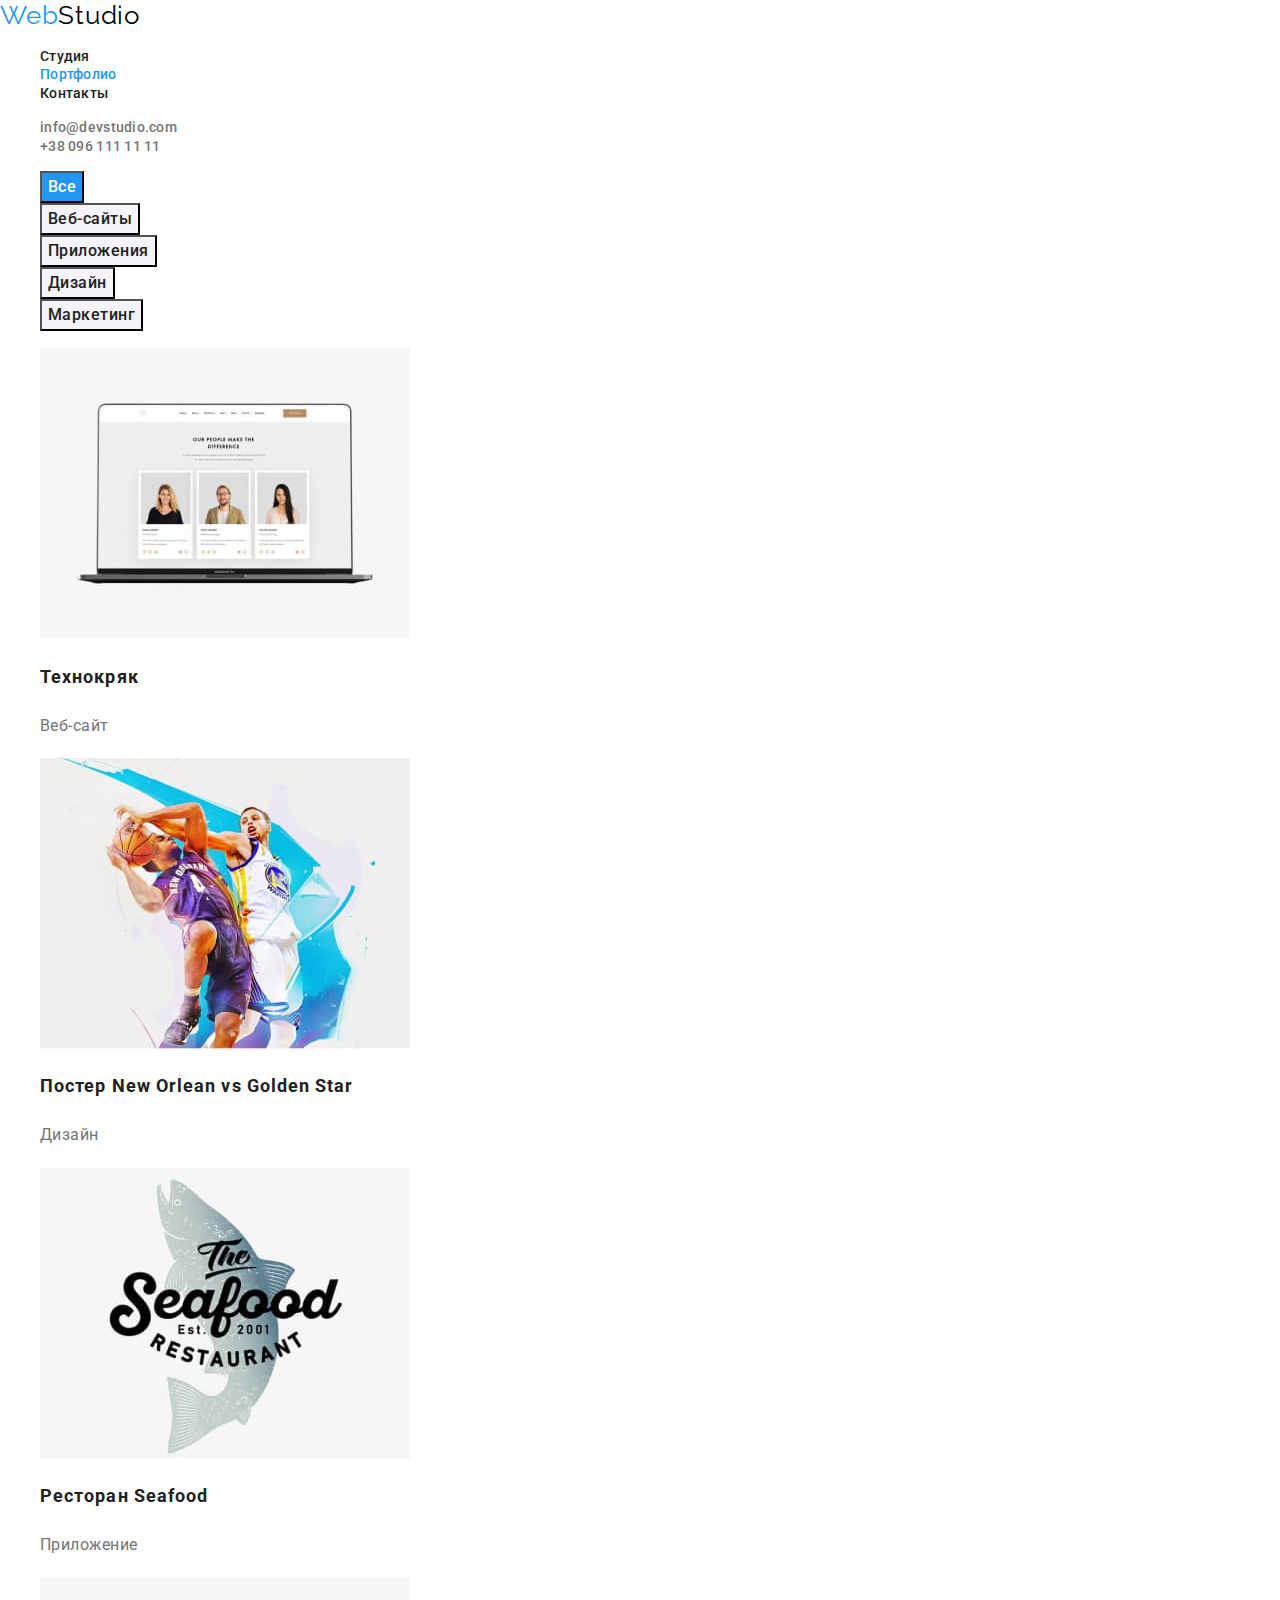
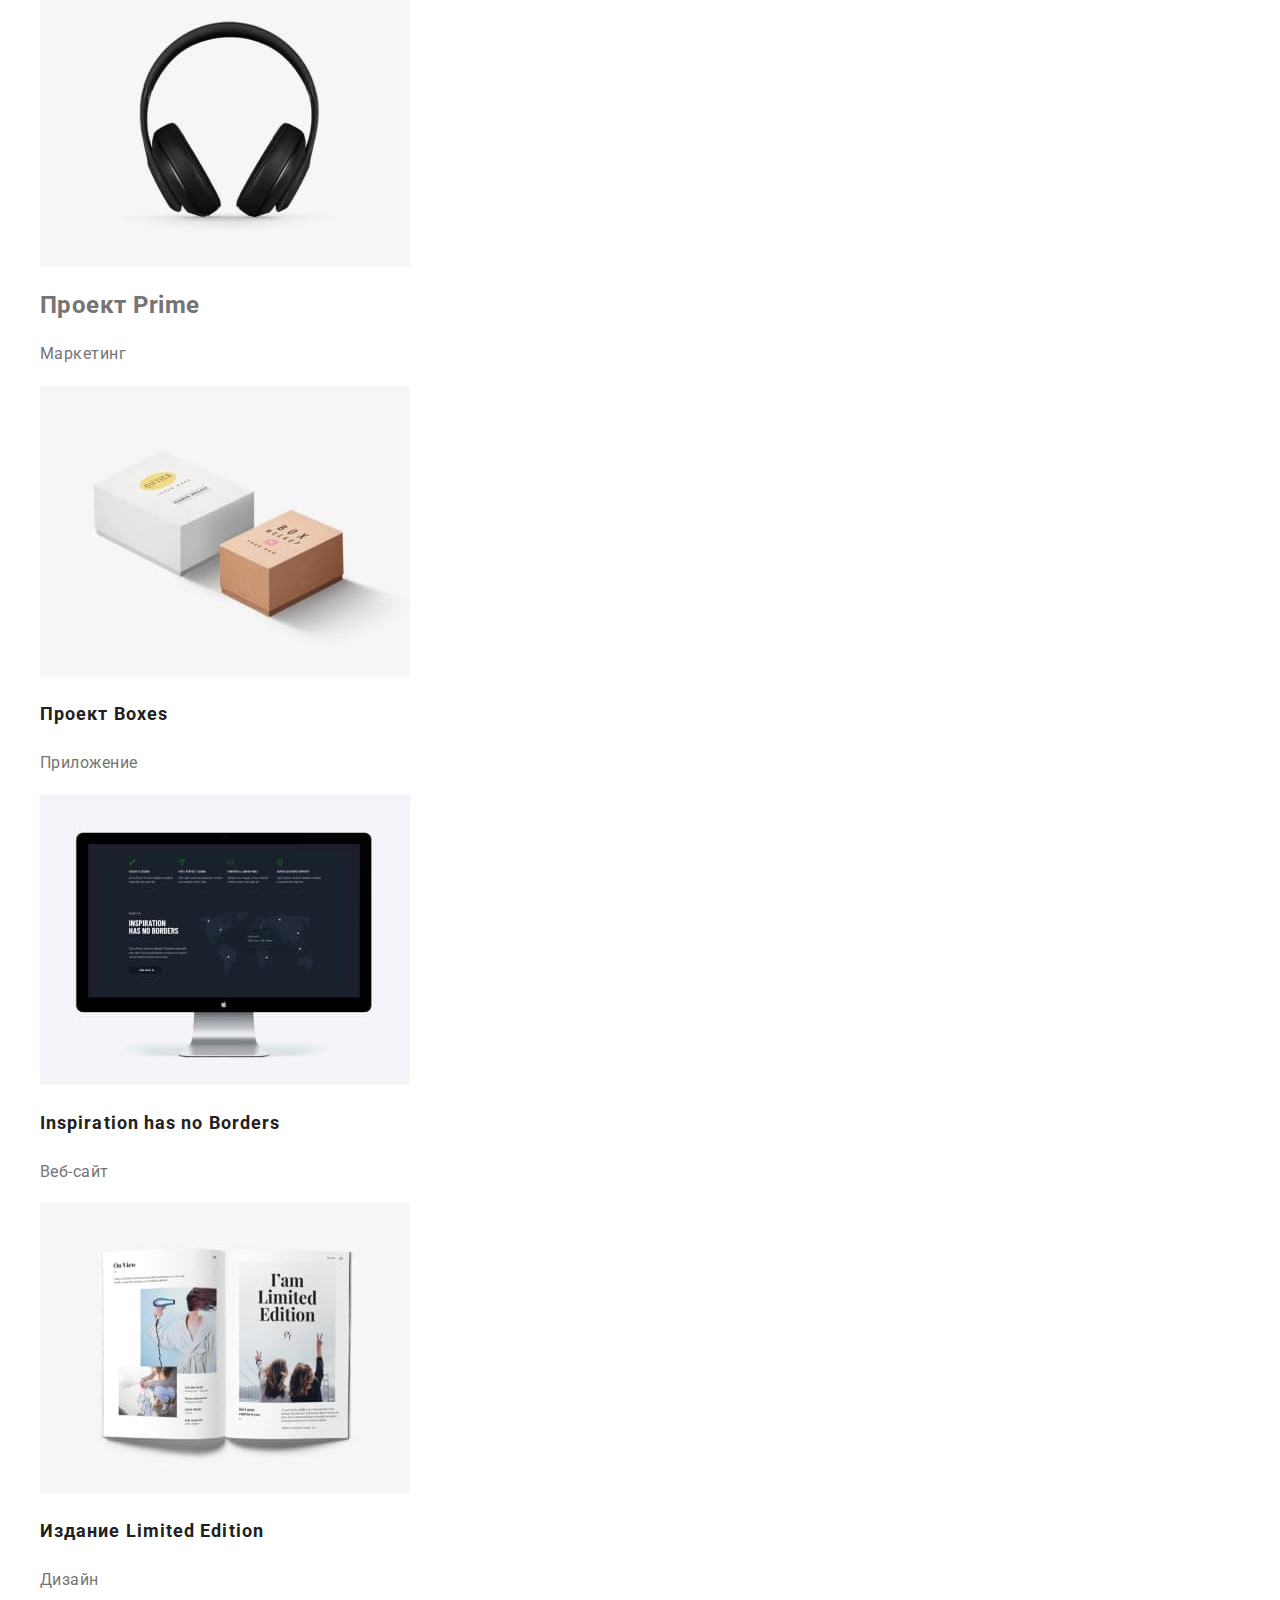
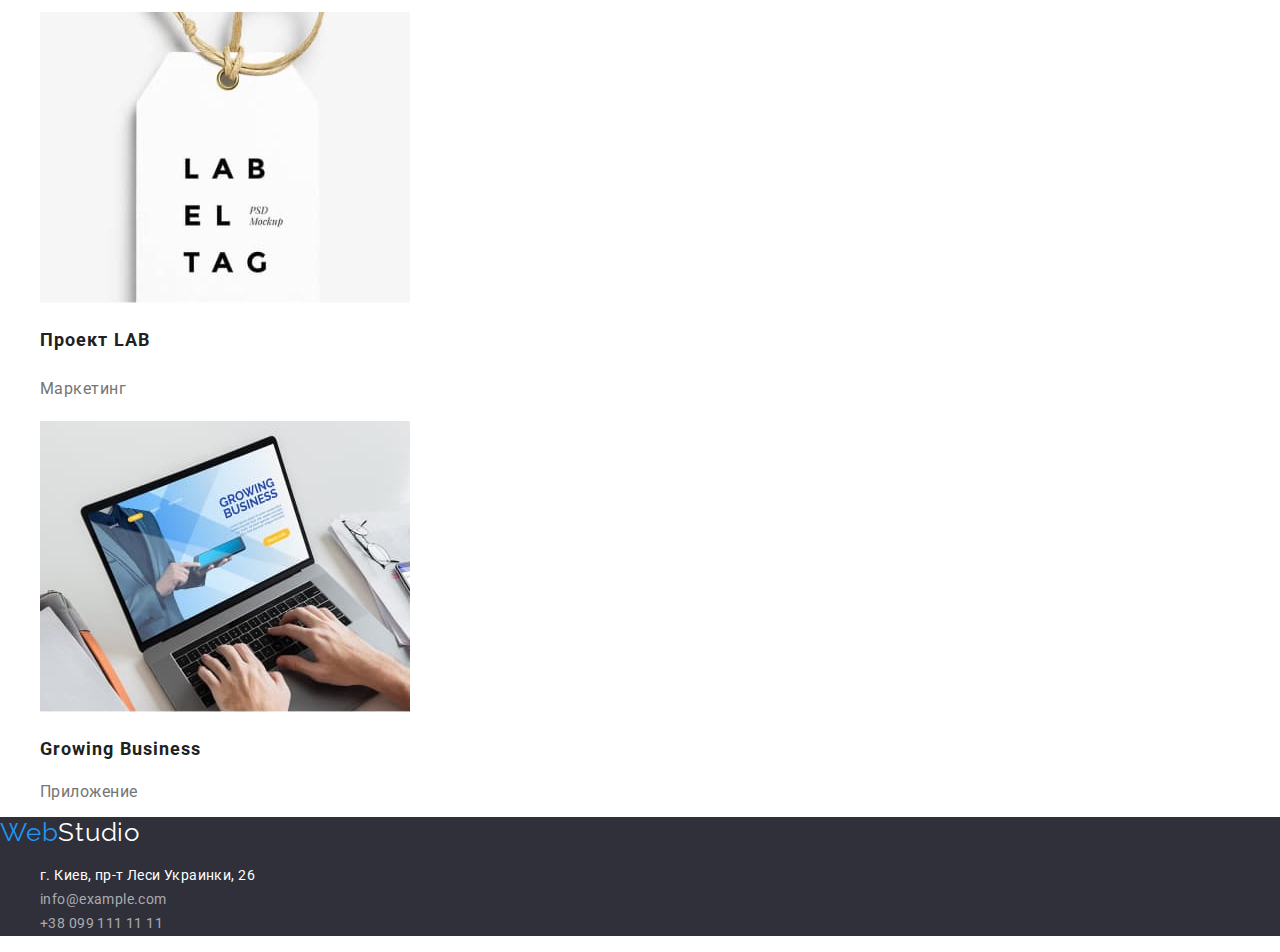
==== portfolio.html @ 6eeeb487 "Перенесено файли із репозиторію  goit-markup-hw-02" ====
<!DOCTYPE html>
<html lang="ru">
  <head>
    <meta charset="UTF-8" />
    <meta http-equiv="X-UA-Compatible" content="IE=edge" />
    <meta name="viewport" content="width=device-width, initial-scale=1.0" />
    <title>Portfolio</title>
    <link rel="preconnect" href="https://fonts.gstatic.com" />
    <link
      href="https://fonts.googleapis.com/css2?family=Raleway:wght@700&family=Roboto:wght@400;500;700;900&display=swap"
      rel="stylesheet"
    />
    <link
      rel="stylesheet"
      href="https://cdnjs.cloudflare.com/ajax/libs/modern-normalize/1.0.0/modern-normalize.min.css"
    />
    <link rel="stylesheet" href="./css/styles.css" />
  </head>
  <!-- Верхняя линия -->
  <body>
    <!-- Верхняя линия - Шапка -->
    <header class="nav-header">
      <nav>
        <a href="./index.html" class="link-logo" lang="en">Web<span class="logo-header">Studio</span></a>

        <ul class="list">
          <li><a class="link-nav" href="./index.html">Студия</a></li>
          <li><a class="link-nav current" href="">Портфолио</a></li>
          <li><a class="link-nav" href="">Контакты</a></li>
        </ul>
      </nav>

      <ul class="list">
        <li><a class="link-header" href="mailto:info@devstudio.com">info@devstudio.com</a></li>
        <li><a class="link-header" href="tel:+380961111111">+38 096 111 11 11</a></li>
      </ul>
    </header>

    <main>
      <!-- Портфолио -->
      <section>
        <h1 class="visually-hidden">Наше Портфолио</h1>
        <!-- filters -->
        <ul class="list">
          <li><button class="button-portfolio actively" type="button">Все</button></li>
          <li><button class="button-portfolio" type="button">Веб-сайты</button></li>
          <li><button class="button-portfolio" type="button">Приложения</button></li>
          <li><button class="button-portfolio" type="button">Дизайн</button></li>
          <li><button class="button-portfolio" type="button">Маркетинг</button></li>
        </ul>
        <ul class="list">
          <li>
            <img src="./images/portfolio/portfolio1.jpg" alt="Веб-сайтТехнокряк" width="370" />
            <h2 class="name-work">Технокряк</h2>
            <p class="portfolio-name">Веб-сайт</p>
          </li>
          <li>
            <img src="./images/portfolio/portfolio2.jpg" alt="Дизайн Постер New Orlean vs Golden Star" width="370" />
            <h2 class="name-work">Постер New Orlean vs Golden Star</h2>
            <p class="portfolio-name">Дизайн</p>
          </li>
          <li>
            <img src="./images/portfolio/portfolio3.jpg" alt="Приложение Ресторан Seafood" width="370" />
            <h2 class="name-work">Ресторан Seafood</h2>
            <p class="portfolio-name">Приложение</p>
          </li>
          <li>
            <img src="./images/portfolio/portfolio4.jpg" alt="Маркетинг Проект Prime" width="370" />
            <h2 class="name-work-h2">Проект Prime</h2>
            <p class="portfolio-name">Маркетинг</p>
          </li>
          <li>
            <img src="./images/portfolio/portfolio5.jpg" alt="Приложение роект Boxes" width="370" />
            <h2 class="name-work">Проект Boxes</h2>
            <p class="portfolio-name">Приложение</p>
          </li>
          <li>
            <img src="./images/portfolio/portfolio6.jpg" alt="Веб-сайт Inspiration has no Borders" width="370" />
            <h2 class="name-work">Inspiration has no Borders</h2>
            <p class="portfolio-name">Веб-сайт</p>
          </li>
          <li>
            <img src="./images/portfolio/portfolio7.jpg" alt="Дизайн Издание Limited Edition" width="370" />
            <h2 class="name-work">Издание Limited Edition</h2>
            <p class="portfolio-name">Дизайн</p>
          </li>
          <li>
            <img src="./images/portfolio/portfolio8.jpg" alt="Маркетинг Проект LAB" width="370" />
            <h2 class="name-work">Проект LAB</h2>
            <p class="portfolio-name">Маркетинг</p>
          </li>
          <li>
            <img src="./images/portfolio/portfolio9.jpg" alt="Приложение Growing Business" width="370" />
            <h2 class="name-work">Growing Business</h2>
            <p class="name-work-p">Приложение</p>
          </li>
        </ul>
      </section>
    </main>
    <!-- Подвал -->
    <footer class="footer">
      <a href="./index.html" class="link-logo" lang="en">Web<span class="logo-footer">Studio</span></a>
      <address>
        <ul class="list">
          <li>
            <a class="address" href="https://goo.gl/maps/Poxogy9ZwxsRHQay8" target="_blank"
              >г. Киев, пр-т Леси Украинки, 26</a
            >
          </li>
          <li><a class="link-footer" href="mailto:info@example.com">info@example.com</a></li>
          <li><a class="link-footer" href="tel:+380991111111">+38 099 111 11 11</a></li>
        </ul>
      </address>
    </footer>
  </body>
</html>
---- css/styles.css ----
:root {
  --main-text-cl: #757575;
  --title-text-cl: #212121;
  --logo-text-cl: #000000;
  --alt-text-cl: #ffffff;
  --secondary-text-cl: rgba(255, 255, 255, 0.6);
  --accent-cl: #2196f3;

  --primary-bg-cl: #ffffff;
  --accent-bg-cl: #f5f4fa;
  --black-bg-cl: #2f303a;

  --main-font: 'Roboto', sans-serif;
  --logo-font: 'Raleway', sans-serif;
}

body {
  font-family: var(--main-font);
  /* font-size: 14px;
  line-height: 1.71; */
  letter-spacing: 0.03em;
  color: var(--main-text-cl);
  background-color: var(--primary-bg-color);
}

/* Верхняя линия - Шапка */
.nav-header {
  background-color: var(--primary-bg-cl);
}

.link-logo {
  font-family: var(--logo-font);
  font-size: 26px;
  line-height: 1.19;
  letter-spacing: 0.03em;
  text-decoration: none;
  color: var(--accent-cl);
}

.logo-header {
  color: var(--logo-text-cl);
}

.logo-footer {
  color: var(--alt-text-cl);
}

.list {
  list-style: none;
}

.link-nav,
.link-header {
  font-weight: 500;
  font-size: 14px;
  line-height: 1.14;
  letter-spacing: 0.02em;
  color: var(--title-text-cl);
  text-decoration: none;
}

.link-header {
  color: var(--main-text-cl);
}

.link-nav:hover,
.link-nav:focus,
.link-header:hover,
.link-header:focus {
  color: var(--accent-cl);
}

.list .link-nav.current {
  color: var(--accent-cl);
}

/* Герой */
.hero-section {
  background-color: var(--black-bg-cl);
}

.hero-title {
  font-weight: 900;
  font-size: 44px;
  line-height: 1.36;
  text-align: center;
  letter-spacing: 0.06em;
  text-transform: uppercase;
  color: var(--alt-text-cl);
}

.white-space {
  white-space: nowrap;
}

.studio-button {
  font-family: inherit;
  font-weight: 700;
  font-size: 16px;
  line-height: 1.88;
  display: flex;
  align-items: center;
  text-align: center;
  letter-spacing: 0.06em;
  color: var(--alt-text-cl);
  background-color: var(--accent-cl);
  cursor: pointer;
}

/* Особенности */

.visually-hidden {
  position: absolute !important;
  clip: rect(1px 1px 1px 1px);
  clip: rect(1px, 1px, 1px, 1px);
  padding: 0 !important;
  border: 0 !important;
  height: 1px !important;
  width: 1px !important;
  overflow: hidden;
}

.features-list-title {
  font-weight: 700;
  font-size: 14px;
  line-height: 1.14;
  letter-spacing: 0.03em;
  color: var(--title-text-cl);
  text-transform: uppercase;
}
.text1 {
  font-weight: 400;
  font-size: 14px;
  line-height: 1.71;
  letter-spacing: 0.03em;
  color: var(--main-text-cl);
}

/* Чем мы занимаемся */

.work-title,
.team-title {
  font-weight: 700;
  font-size: 36px;
  line-height: 1.17;
  text-align: center;
  letter-spacing: 0.03em;
  color: var(--title-text-cl);
}

/* Наша команда */
.team-section {
  background-color: var(--accent-bg-cl);
}

.team-title-list {
  font-weight: 500;
  font-size: 16px;
  line-height: 1.19;
  text-align: center;
  letter-spacing: 0.03em;
  color: var(--title-text-cl);
}

.team-text {
  font-size: 16px;
  line-height: 1.19;
  text-align: center;
  letter-spacing: 0.03em;
  color: var(--main-text-cl);
}

/* Подвал */
.footer {
  background-color: var(--black-bg-cl);
}

.address {
  font-style: normal;
  font-weight: 400;
  font-size: 14px;
  line-height: 1.71;
  letter-spacing: 0.03em;
  color: var(--alt-text-cl);
  text-decoration: none;
}

.address:hover,
.address:focus {
  color: var(--accent-cl);
}

.link-footer {
  font-style: normal;
  font-weight: 400;
  font-size: 14px;
  line-height: 1.71;
  letter-spacing: 0.03em;
  color: rgba(255, 255, 255, 0.6);
  text-decoration: none;
}

.link-footer:hover,
.link-footer:focus {
  color: var(--accent-cl);
}

/* PORTFOLIO */
.name-work {
  font-weight: 700;
  font-size: 18px;
  line-height: 2;
  letter-spacing: 0.06em;
  color: var(--title-text-cl);
}

.portfolio-name {
  font-weight: 400;
  font-size: 16px;
  line-height: 1.9;
  letter-spacing: 0.03em;
  color: var(--main-text-cl);
}

.button-portfolio {
  font-weight: 500;
  font-size: 16px;
  line-height: 1.63;
  text-align: center;
  letter-spacing: 0.03em;
  color: var(--title-text-cl);
  background-color: var(--accent-bg-cl);
  cursor: pointer;
}

.list .button-portfolio.actively {
  color: var(--alt-text-cl);
  background-color: var(--accent-cl);
}

.button-portfolio:hover,
.button-portfolio:focus {
  background-color: var(--accent-cl);
  color: var(--alt-text-cl);
}
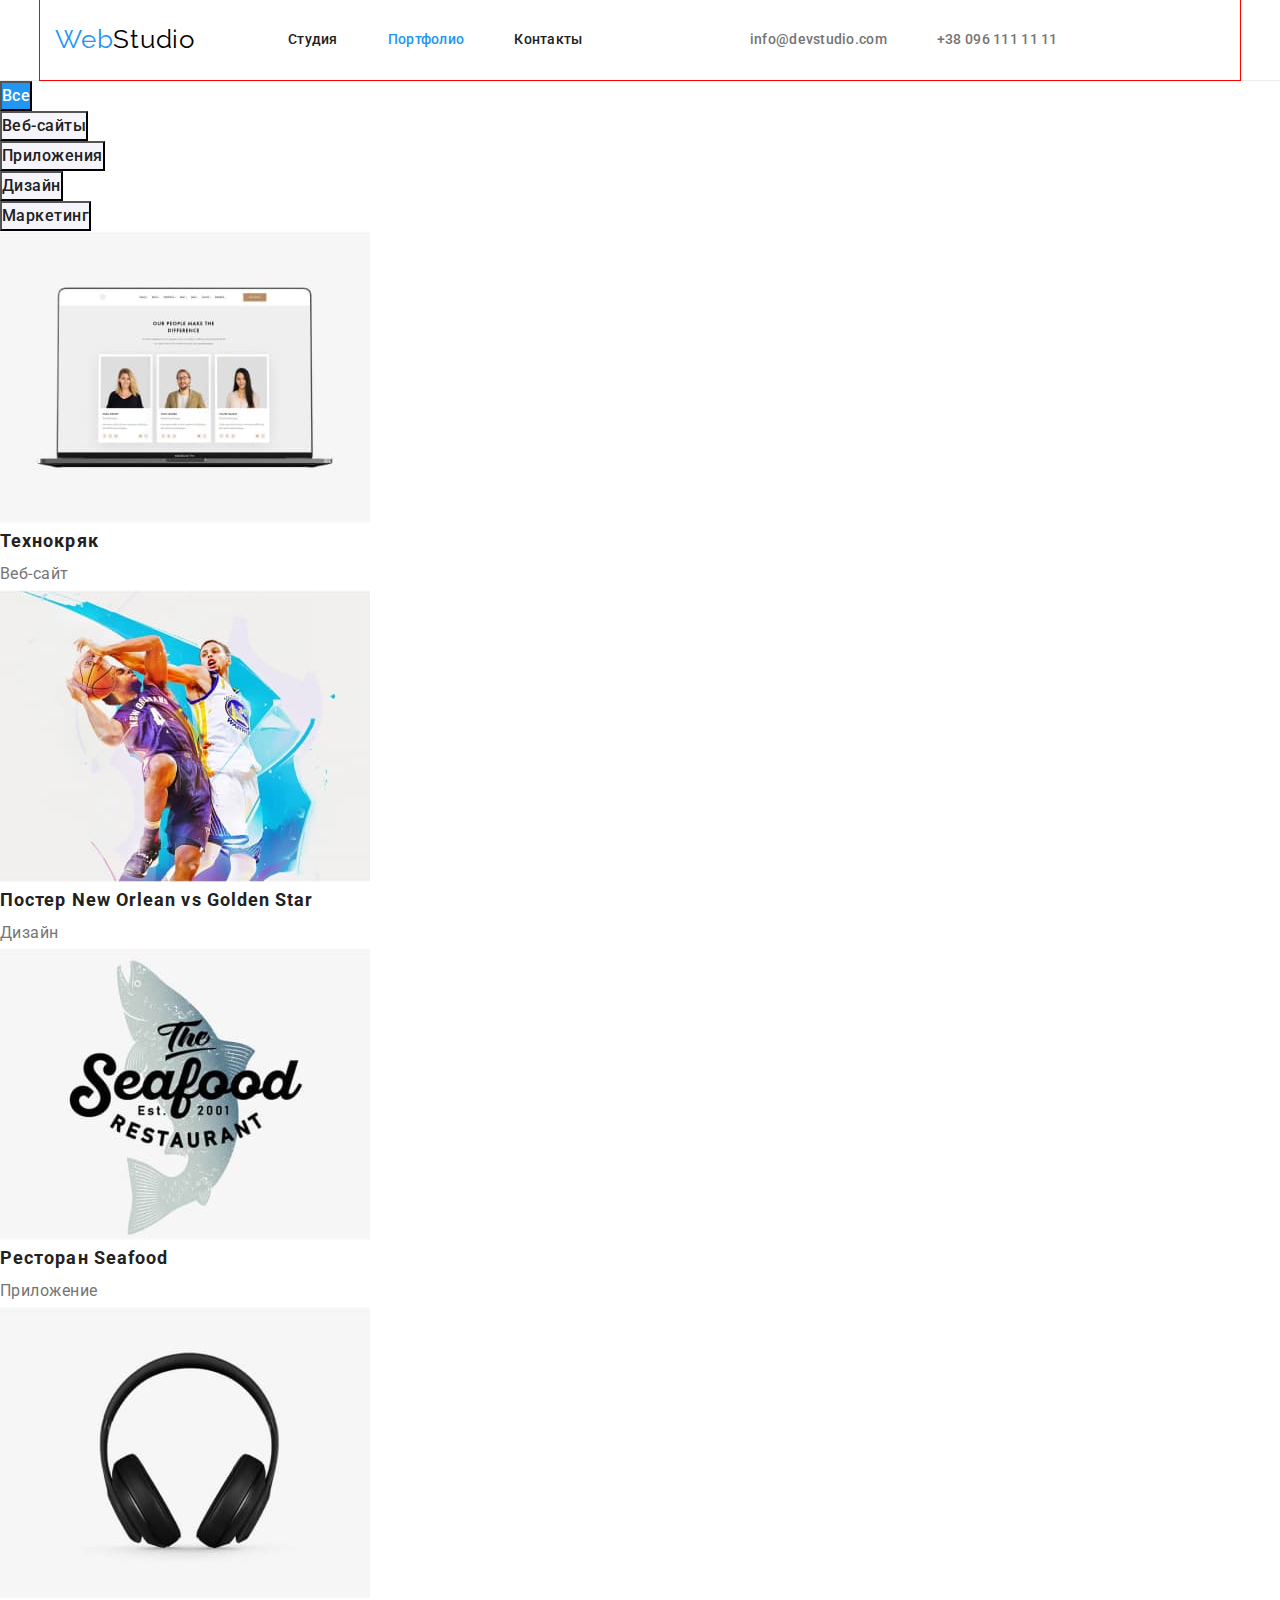
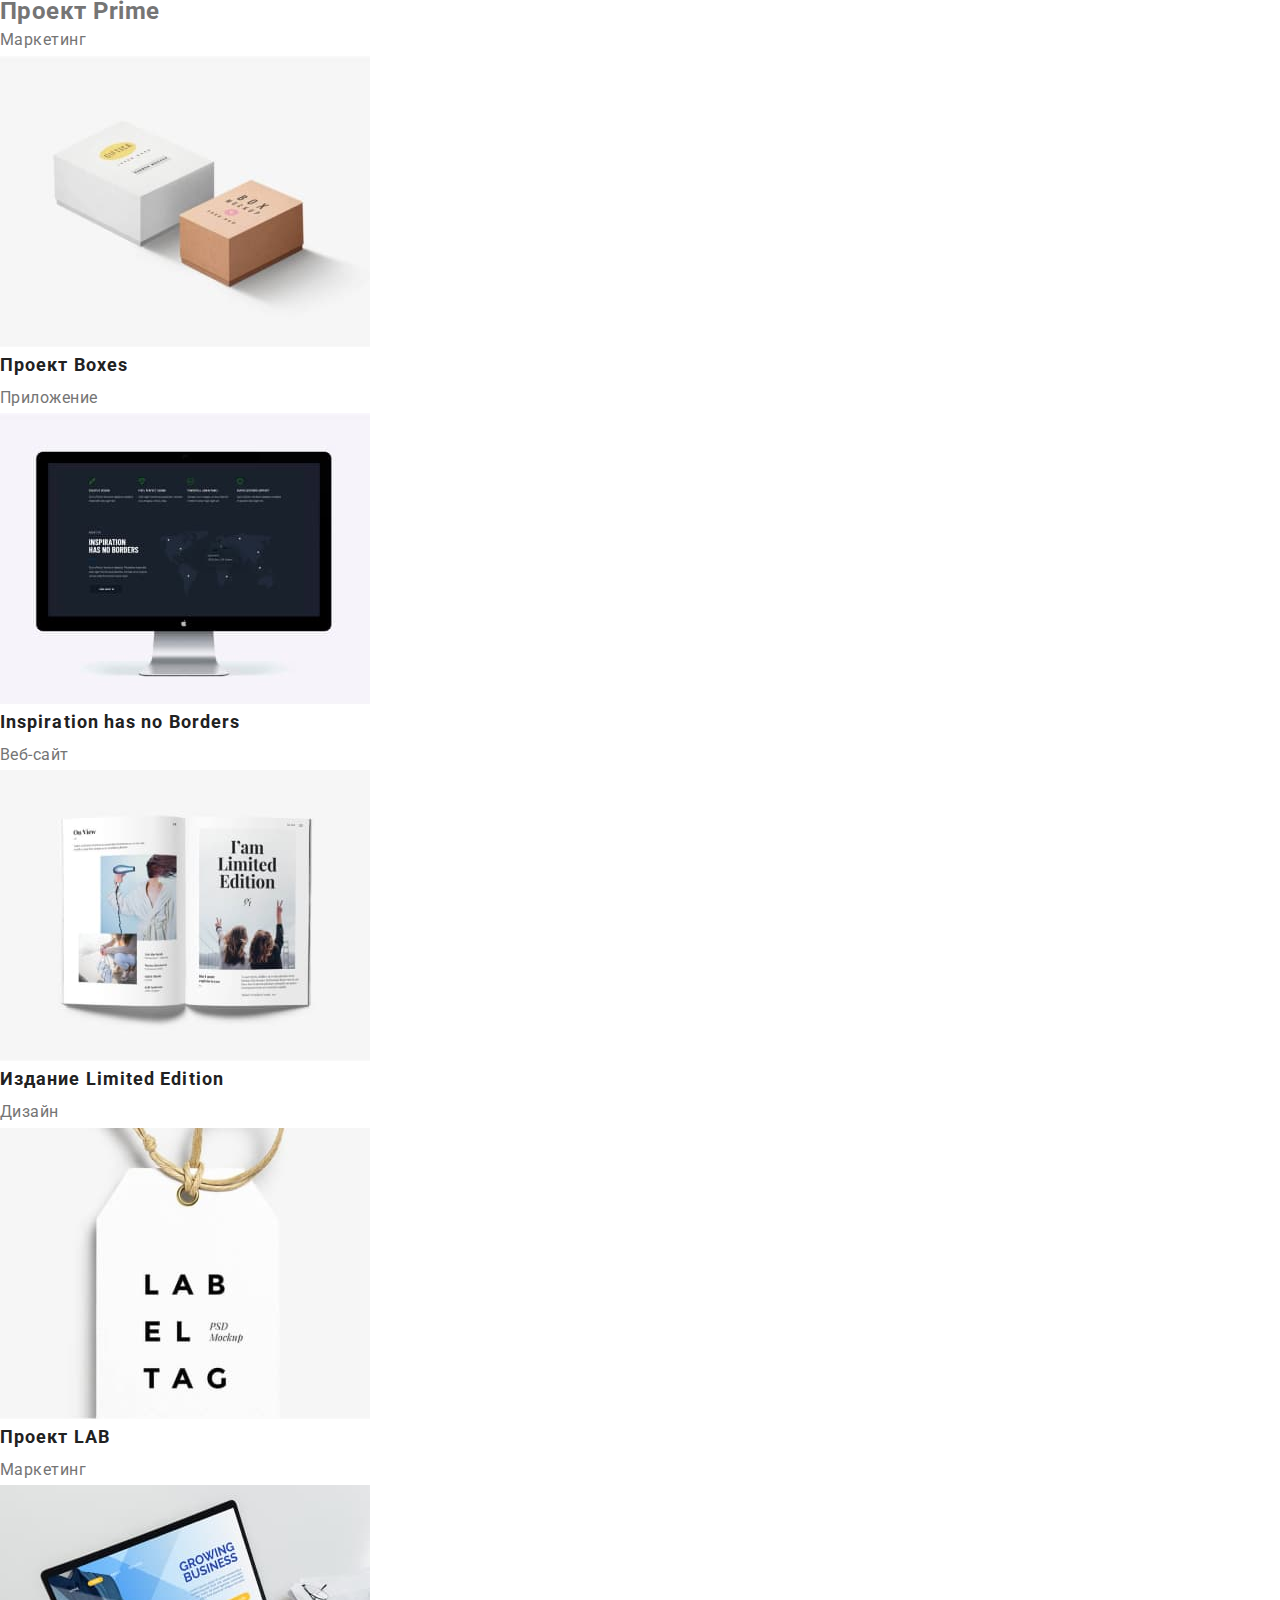
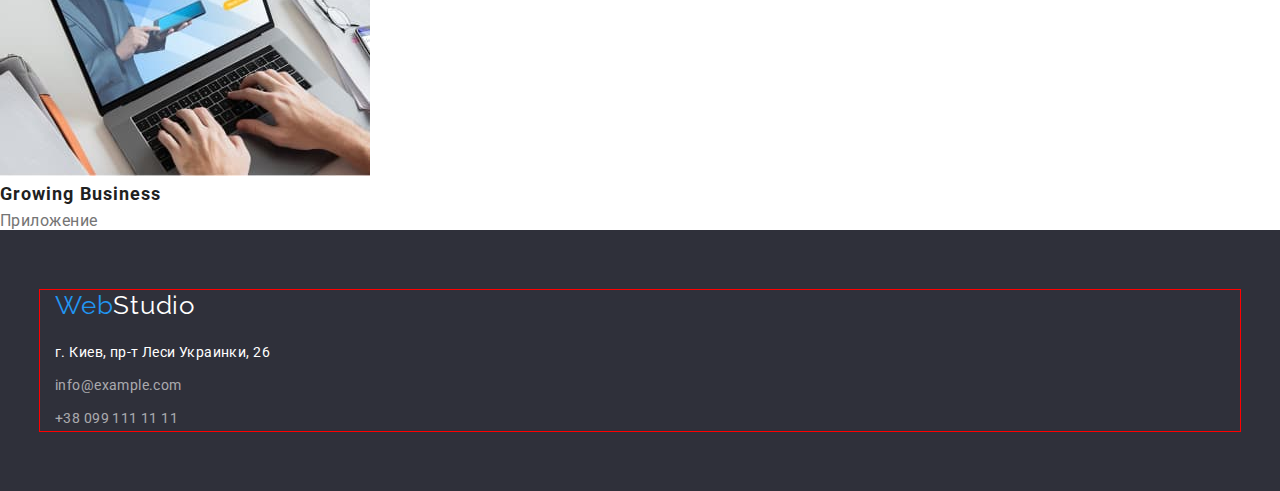
==== commit 94a2753a: "Update portfolio.html" ====
--- a/portfolio.html
+++ b/portfolio.html
@@ -16,24 +16,26 @@
     />
     <link rel="stylesheet" href="./css/styles.css" />
   </head>
-  <!-- Верхняя линия -->
+
   <body>
-    <!-- Верхняя линия - Шапка -->
+    <!-- ВЕРХНЯЯ ЛИНИЯ -->
     <header class="nav-header">
-      <nav>
-        <a href="./index.html" class="link-logo" lang="en">Web<span class="logo-header">Studio</span></a>
+      <div class="container main-nav">
+        <a href="./index.html" class="link-logo-header" lang="en">Web<span class="sublogo-header">Studio</span></a>
 
-        <ul class="list">
-          <li><a class="link-nav" href="./index.html">Студия</a></li>
-          <li><a class="link-nav current" href="">Портфолио</a></li>
-          <li><a class="link-nav" href="">Контакты</a></li>
+        <nav>
+          <ul class="list site-nav">
+            <li class="item"><a class="link-nav" href="./index.html">Студия</a></li>
+            <li class="item"><a class="link-nav current" href="">Портфолио</a></li>
+            <li class="item"><a class="link-nav" href="">Контакты</a></li>
+          </ul>
+        </nav>
+
+        <ul class="list list-contact">
+          <li class="item"><a class="link-header" href="mailto:info@devstudio.com">info@devstudio.com</a></li>
+          <li class="item"><a class="link-header" href="tel:+380961111111">+38 096 111 11 11</a></li>
         </ul>
-      </nav>
-
-      <ul class="list">
-        <li><a class="link-header" href="mailto:info@devstudio.com">info@devstudio.com</a></li>
-        <li><a class="link-header" href="tel:+380961111111">+38 096 111 11 11</a></li>
-      </ul>
+      </div>
     </header>
 
     <main>
@@ -97,20 +99,22 @@
         </ul>
       </section>
     </main>
-    <!-- Подвал -->
+    <!-- ПОДВАЛ -->
     <footer class="footer">
-      <a href="./index.html" class="link-logo" lang="en">Web<span class="logo-footer">Studio</span></a>
-      <address>
-        <ul class="list">
-          <li>
-            <a class="address" href="https://goo.gl/maps/Poxogy9ZwxsRHQay8" target="_blank"
-              >г. Киев, пр-т Леси Украинки, 26</a
-            >
-          </li>
-          <li><a class="link-footer" href="mailto:info@example.com">info@example.com</a></li>
-          <li><a class="link-footer" href="tel:+380991111111">+38 099 111 11 11</a></li>
-        </ul>
-      </address>
+      <div class="container">
+        <a href="./index.html" class="link-logo-footer" lang="en">Web<span class="sublogo-footer">Studio</span></a>
+        <address>
+          <ul class="list">
+            <li class="item">
+              <a class="link-address" href="https://goo.gl/maps/Poxogy9ZwxsRHQay8" target="_blank"
+                >г. Киев, пр-т Леси Украинки, 26</a
+              >
+            </li>
+            <li class="item"><a class="link-footer" href="mailto:info@example.com">info@example.com</a></li>
+            <li class="item"><a class="link-footer" href="tel:+380991111111">+38 099 111 11 11</a></li>
+          </ul>
+        </address>
+      </div>
     </footer>
   </body>
 </html>
--- a/css/styles.css
+++ b/css/styles.css
@@ -10,6 +10,13 @@
   --accent-bg-cl: #f5f4fa;
   --black-bg-cl: #2f303a;
 
+  --border-header-box: #ececec;
+  --shadow-item-box: 0px 1px 3px rgba(0, 0, 0, 0.12), 0px 1px 1px rgba(0, 0, 0, 0.14), 0px 2px 1px rgba(0, 0, 0, 0.2);
+
+  --padding-section: 94px;
+  --margin-left-li: 30px;
+  --padding-footer: 60px;
+
   --main-font: 'Roboto', sans-serif;
   --logo-font: 'Raleway', sans-serif;
 }
@@ -20,33 +27,122 @@
   line-height: 1.71; */
   letter-spacing: 0.03em;
   color: var(--main-text-cl);
-  background-color: var(--primary-bg-color);
-}
-
-/* Верхняя линия - Шапка */
+  background-color: var(--primary-bg-cl);
+}
+
+html {
+  box-sizing: border-box;
+}
+
+*,
+*::after,
+*::before {
+  box-sizing: inherit;
+  padding: 0;
+  margin: 0;
+}
+
+h1,
+h2,
+h3,
+h4,
+h5,
+h6,
+p {
+  margin: 0;
+}
+
+.list {
+  list-style: none;
+}
+
+img {
+  display: block;
+  max-width: 100%;
+  height: auto;
+}
+
+.container {
+  width: 1200px;
+  padding-left: 15px;
+  padding-right: 15px;
+  margin-left: auto;
+  margin-right: auto;
+  outline: 1px solid red;
+}
+
+/* ВЕРХНЯЯ ЛИНИЯ - HEADER */
 .nav-header {
   background-color: var(--primary-bg-cl);
-}
-
-.link-logo {
+  border-bottom: 1px solid var(--border-header-box);
+}
+
+.main-nav {
+  display: flex;
+  align-items: center;
+}
+
+.site-nav {
+  display: flex;
+  margin-left: 93px;
+  align-items: center;
+}
+
+/* 1-й спосіб відступу елементів один від одного */
+/* .site-nav .item:not(:last-child) {
+  margin-right: 50px;
+} */
+
+/* 2-й спосіб відступу елементів один від одного */
+.site-nav .item + .item {
+  margin-left: 50px;
+}
+
+.site-nav .link-nav {
+  display: block;
+  padding-top: 32px;
+  padding-bottom: 32px;
+}
+
+.list-contact {
+  display: flex;
+  align-items: center;
+  margin: auto;
+}
+
+/* 1-й спосіб відступу елементів один від одного */
+/* .list-contact .item:not(:last-child) {
+  margin-right: 50px;
+} */
+
+/* 2-й спосіб відступу елементів один від одного */
+.list-contact .item + .item {
+  margin-left: 50px;
+}
+
+.list-contact .link-header {
+  display: block;
+  padding-top: 32px;
+  padding-bottom: 32px;
+}
+
+.link-logo-header {
   font-family: var(--logo-font);
   font-size: 26px;
   line-height: 1.19;
   letter-spacing: 0.03em;
   text-decoration: none;
   color: var(--accent-cl);
-}
-
-.logo-header {
+  padding-top: 24px;
+  padding-bottom: 25px;
+}
+
+.sublogo-header {
   color: var(--logo-text-cl);
 }
 
-.logo-footer {
-  color: var(--alt-text-cl);
-}
-
-.list {
-  list-style: none;
+.sublogo-footer {
+  color: var(--alt-text-cl);
 }
 
 .link-nav,
@@ -74,12 +170,19 @@
   color: var(--accent-cl);
 }
 
-/* Герой */
+/* ШАПКА - ГЕРОЙ -HERO */
 .hero-section {
   background-color: var(--black-bg-cl);
+  padding-top: 200px;
+  padding-bottom: 200px;
 }
 
 .hero-title {
+  max-width: 692px;
+  margin-left: auto;
+  margin-right: auto;
+  margin-bottom: 30px;
+
   font-weight: 900;
   font-size: 44px;
   line-height: 1.36;
@@ -87,10 +190,6 @@
   letter-spacing: 0.06em;
   text-transform: uppercase;
   color: var(--alt-text-cl);
-}
-
-.white-space {
-  white-space: nowrap;
 }
 
 .studio-button {
@@ -105,9 +204,16 @@
   color: var(--alt-text-cl);
   background-color: var(--accent-cl);
   cursor: pointer;
-}
-
-/* Особенности */
+
+  padding: 10px 32px;
+  margin-left: auto;
+  margin-right: auto;
+  border: none;
+  border-radius: 4px;
+  box-shadow: 0px 4px 4px rgba(0, 0, 0, 0.15);
+}
+
+/* ОСОБЕННОСТИ - FEATURE */
 
 .visually-hidden {
   position: absolute !important;
@@ -121,6 +227,7 @@
 }
 
 .features-list-title {
+  margin-bottom: 10px;
   font-weight: 700;
   font-size: 14px;
   line-height: 1.14;
@@ -128,7 +235,8 @@
   color: var(--title-text-cl);
   text-transform: uppercase;
 }
-.text1 {
+
+.features-text {
   font-weight: 400;
   font-size: 14px;
   line-height: 1.71;
@@ -136,10 +244,27 @@
   color: var(--main-text-cl);
 }
 
-/* Чем мы занимаемся */
+.card-set {
+  display: flex;
+  flex-wrap: wrap;
+  margin-left: calc(-1 * var(--margin-left-li));
+}
+
+.card-set > .item {
+  flex-basis: calc(100% / 4 - var(--margin-left-li));
+  margin-left: var(--margin-left-li);
+}
+
+.features-section {
+  padding-top: var(--padding-section);
+}
+
+/* ЧЕМ МЫ ЗАНИМАЕМСЯ - WORK SECTION */
 
 .work-title,
 .team-title {
+  margin-bottom: 50px;
+
   font-weight: 700;
   font-size: 36px;
   line-height: 1.17;
@@ -148,12 +273,40 @@
   color: var(--title-text-cl);
 }
 
-/* Наша команда */
+.our-works {
+  padding: 0;
+  margin: 0;
+  display: flex;
+  flex-wrap: wrap;
+  margin-left: calc(-1 * var(--margin-left-li));
+  margin-top: calc(-1 * var(--margin-left-li));
+}
+
+.our-works > .item {
+  flex-basis: calc(100% / 3 - var(--margin-left-li));
+  margin-left: var(--margin-left-li);
+  margin-top: var(--margin-left-li);
+}
+.work-section {
+  padding-top: var(--padding-section);
+  padding-bottom: var(--padding-section);
+}
+
+/* НАША КОМАНДА - OUR TEAM */
 .team-section {
   background-color: var(--accent-bg-cl);
+  padding-top: var(--padding-section);
+  padding-bottom: var(--padding-section);
+}
+
+.content {
+  padding-top: 30px;
+  padding-bottom: 30px;
 }
 
 .team-title-list {
+  margin-bottom: 10px;
+
   font-weight: 500;
   font-size: 16px;
   line-height: 1.19;
@@ -170,12 +323,46 @@
   color: var(--main-text-cl);
 }
 
-/* Подвал */
+.our-team {
+  padding: 0;
+  margin: 0;
+
+  display: flex;
+  flex-wrap: wrap;
+  margin-left: calc(-1 * var(--margin-left-li));
+  margin-top: calc(-1 * var(--margin-left-li));
+}
+
+.our-team > .item {
+  flex-basis: calc(100% / 4 - var(--margin-left-li));
+  margin-left: var(--margin-left-li);
+  margin-top: var(--margin-left-li);
+
+  background: var(--primary-bg-cl);
+  box-shadow: var(--shadow-item-box);
+  border-radius: 0px 0px 4px 4px;
+  overflow: hidden;
+}
+
+/* ПОДВАЛ - FOOTER */
 .footer {
   background-color: var(--black-bg-cl);
-}
-
-.address {
+  padding-top: var(--padding-footer);
+  padding-bottom: var(--padding-footer);
+}
+
+.link-logo-footer {
+  font-family: var(--logo-font);
+  font-size: 26px;
+  line-height: 1.19;
+  letter-spacing: 0.03em;
+  text-decoration: none;
+  color: var(--accent-cl);
+  display: inline-block;
+  margin-bottom: 20px;
+}
+
+.link-address {
   font-style: normal;
   font-weight: 400;
   font-size: 14px;
@@ -185,8 +372,10 @@
   text-decoration: none;
 }
 
-.address:hover,
-.address:focus {
+.link-address:hover,
+.link-address:focus,
+.link-footer:hover,
+.link-footer:focus {
   color: var(--accent-cl);
 }
 
@@ -200,9 +389,8 @@
   text-decoration: none;
 }
 
-.link-footer:hover,
-.link-footer:focus {
-  color: var(--accent-cl);
+address .item:not(:last-child) {
+  margin-bottom: 9px;
 }
 
 /* PORTFOLIO */
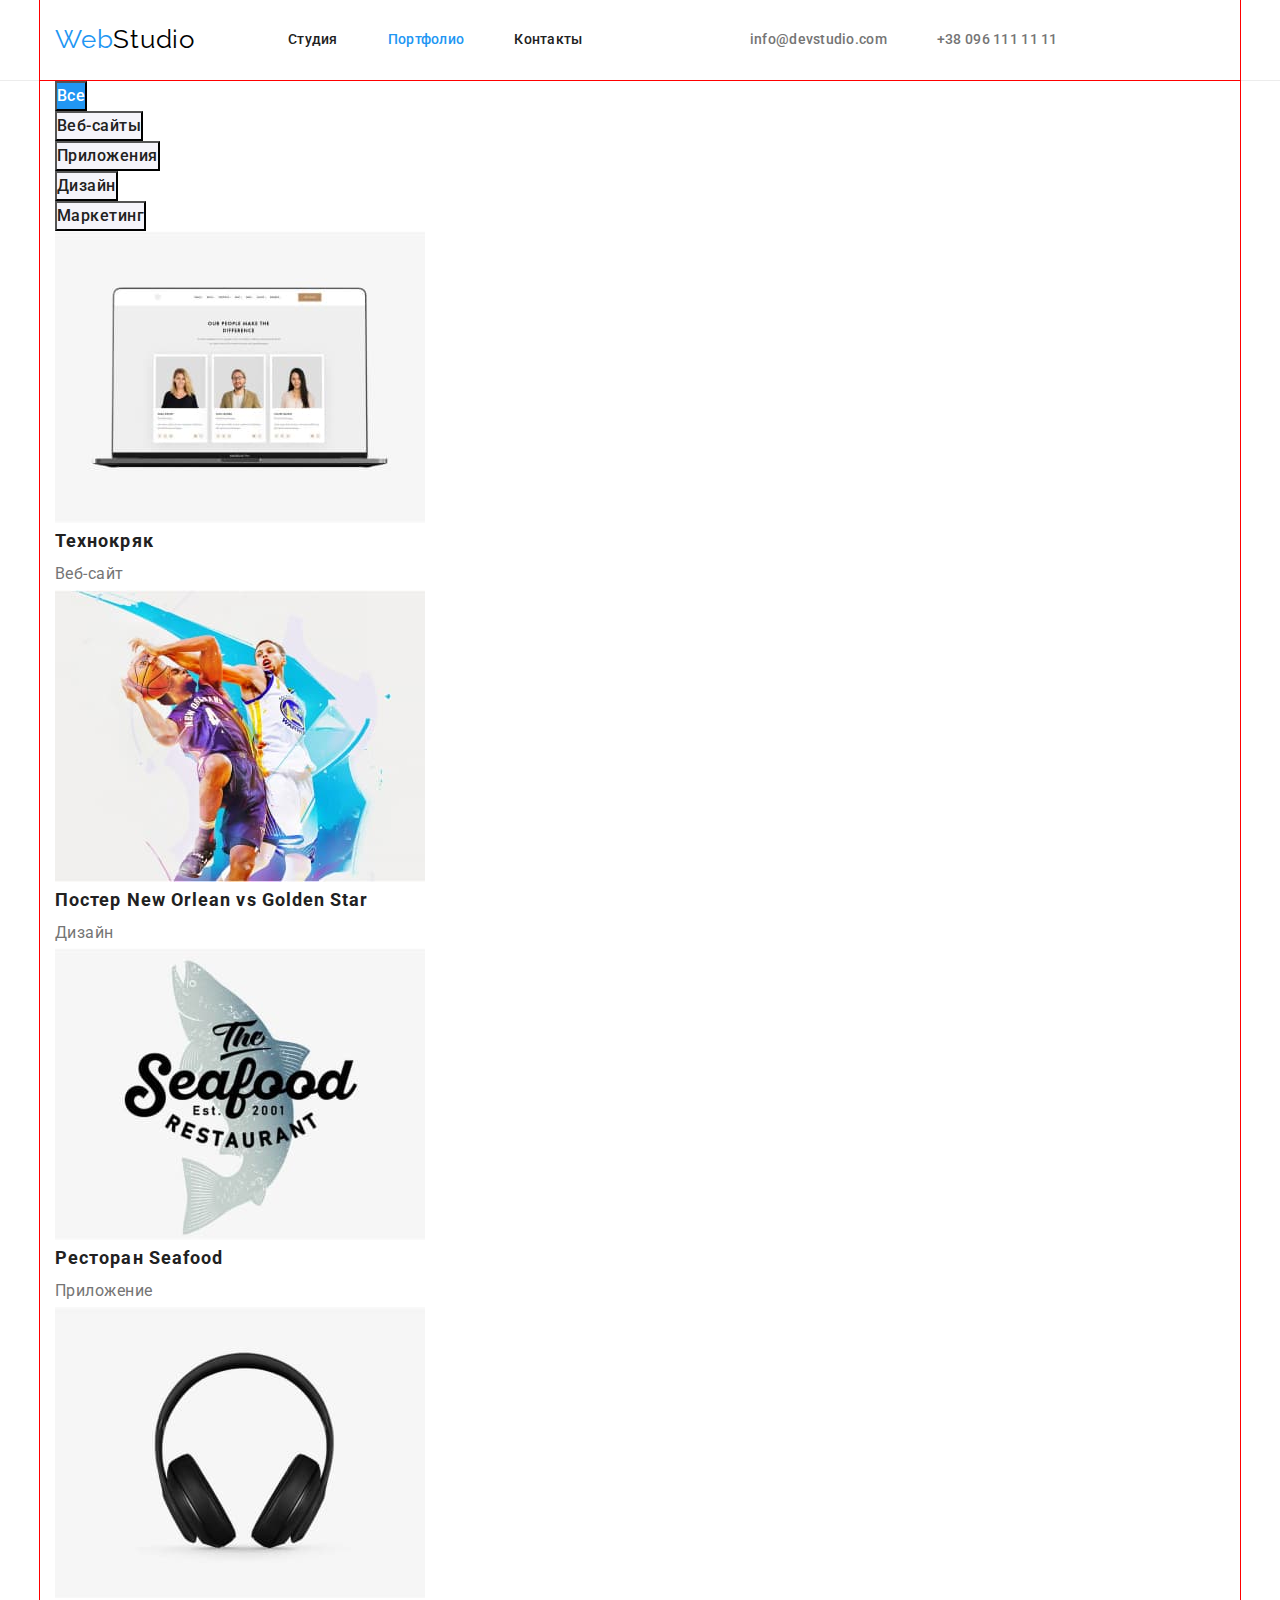
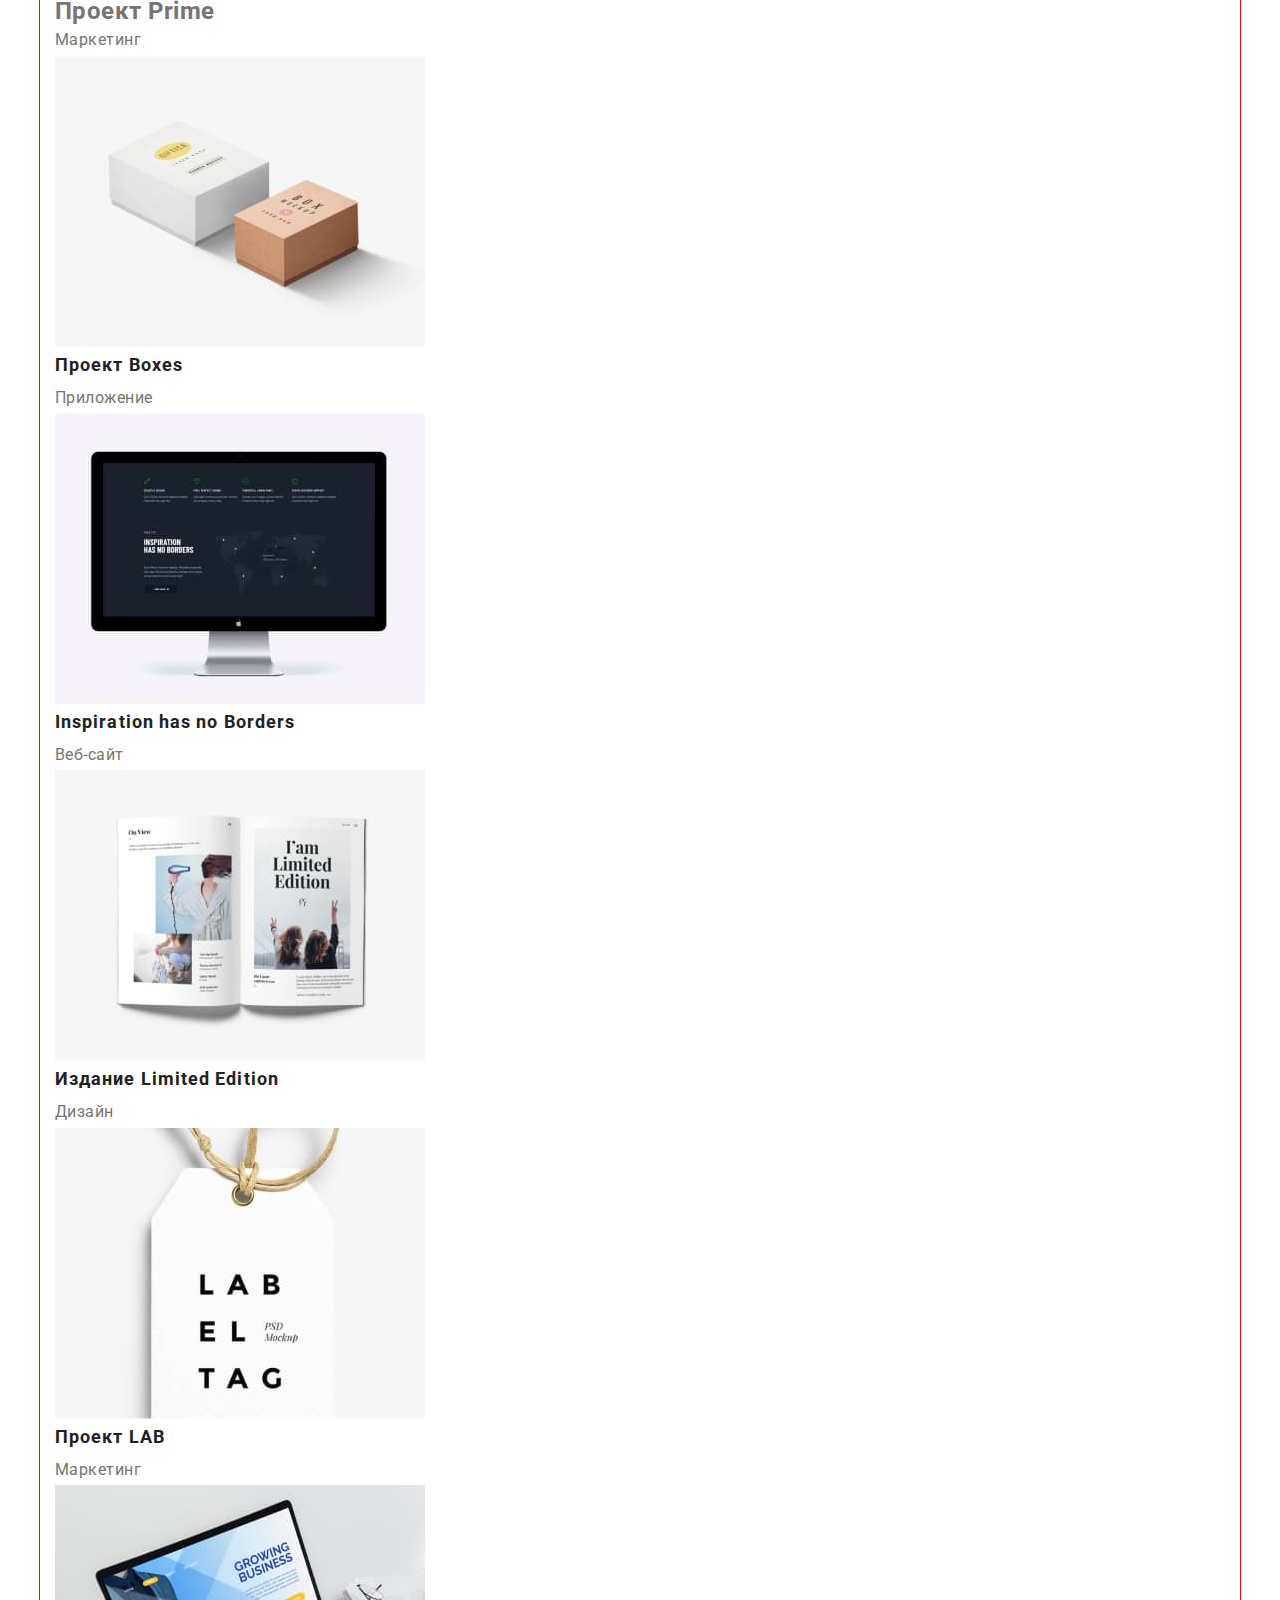
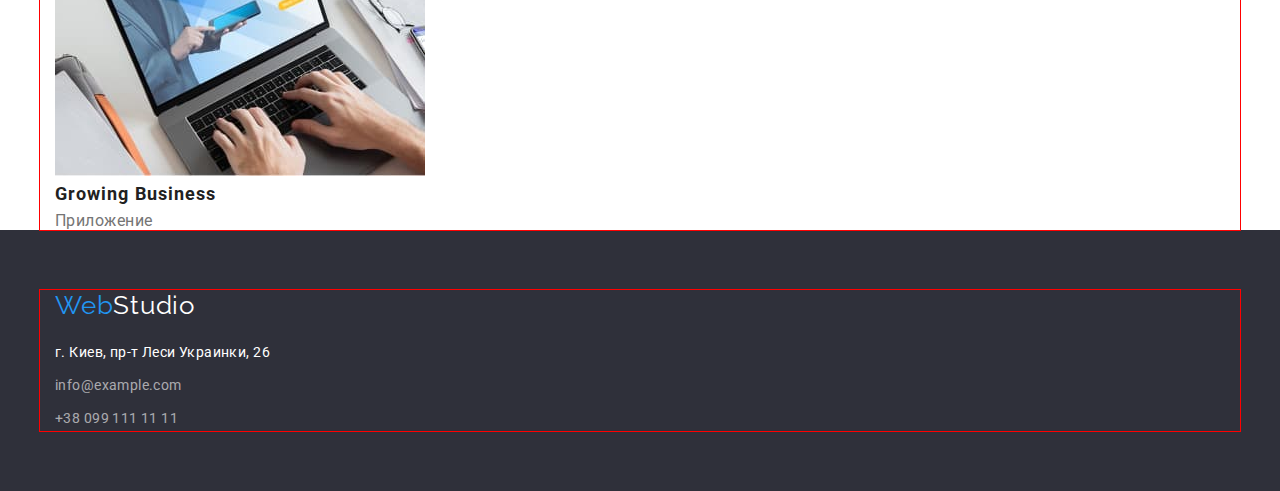
==== commit 5c2579fd: "Update portfolio.html" ====
--- a/portfolio.html
+++ b/portfolio.html
@@ -40,63 +40,65 @@
 
     <main>
       <!-- Портфолио -->
-      <section>
-        <h1 class="visually-hidden">Наше Портфолио</h1>
-        <!-- filters -->
-        <ul class="list">
-          <li><button class="button-portfolio actively" type="button">Все</button></li>
-          <li><button class="button-portfolio" type="button">Веб-сайты</button></li>
-          <li><button class="button-portfolio" type="button">Приложения</button></li>
-          <li><button class="button-portfolio" type="button">Дизайн</button></li>
-          <li><button class="button-portfolio" type="button">Маркетинг</button></li>
-        </ul>
-        <ul class="list">
-          <li>
-            <img src="./images/portfolio/portfolio1.jpg" alt="Веб-сайтТехнокряк" width="370" />
-            <h2 class="name-work">Технокряк</h2>
-            <p class="portfolio-name">Веб-сайт</p>
-          </li>
-          <li>
-            <img src="./images/portfolio/portfolio2.jpg" alt="Дизайн Постер New Orlean vs Golden Star" width="370" />
-            <h2 class="name-work">Постер New Orlean vs Golden Star</h2>
-            <p class="portfolio-name">Дизайн</p>
-          </li>
-          <li>
-            <img src="./images/portfolio/portfolio3.jpg" alt="Приложение Ресторан Seafood" width="370" />
-            <h2 class="name-work">Ресторан Seafood</h2>
-            <p class="portfolio-name">Приложение</p>
-          </li>
-          <li>
-            <img src="./images/portfolio/portfolio4.jpg" alt="Маркетинг Проект Prime" width="370" />
-            <h2 class="name-work-h2">Проект Prime</h2>
-            <p class="portfolio-name">Маркетинг</p>
-          </li>
-          <li>
-            <img src="./images/portfolio/portfolio5.jpg" alt="Приложение роект Boxes" width="370" />
-            <h2 class="name-work">Проект Boxes</h2>
-            <p class="portfolio-name">Приложение</p>
-          </li>
-          <li>
-            <img src="./images/portfolio/portfolio6.jpg" alt="Веб-сайт Inspiration has no Borders" width="370" />
-            <h2 class="name-work">Inspiration has no Borders</h2>
-            <p class="portfolio-name">Веб-сайт</p>
-          </li>
-          <li>
-            <img src="./images/portfolio/portfolio7.jpg" alt="Дизайн Издание Limited Edition" width="370" />
-            <h2 class="name-work">Издание Limited Edition</h2>
-            <p class="portfolio-name">Дизайн</p>
-          </li>
-          <li>
-            <img src="./images/portfolio/portfolio8.jpg" alt="Маркетинг Проект LAB" width="370" />
-            <h2 class="name-work">Проект LAB</h2>
-            <p class="portfolio-name">Маркетинг</p>
-          </li>
-          <li>
-            <img src="./images/portfolio/portfolio9.jpg" alt="Приложение Growing Business" width="370" />
-            <h2 class="name-work">Growing Business</h2>
-            <p class="name-work-p">Приложение</p>
-          </li>
-        </ul>
+      <section class="section-portfolio">
+        <div class="container">
+          <h1 class="visually-hidden">Наше Портфолио</h1>
+          <!-- filters -->
+          <ul class="list">
+            <li><button class="button-portfolio actively" type="button">Все</button></li>
+            <li><button class="button-portfolio" type="button">Веб-сайты</button></li>
+            <li><button class="button-portfolio" type="button">Приложения</button></li>
+            <li><button class="button-portfolio" type="button">Дизайн</button></li>
+            <li><button class="button-portfolio" type="button">Маркетинг</button></li>
+          </ul>
+          <ul class="list">
+            <li>
+              <img src="./images/portfolio/portfolio1.jpg" alt="Веб-сайтТехнокряк" width="370" />
+              <h2 class="name-work">Технокряк</h2>
+              <p class="portfolio-name">Веб-сайт</p>
+            </li>
+            <li>
+              <img src="./images/portfolio/portfolio2.jpg" alt="Дизайн Постер New Orlean vs Golden Star" width="370" />
+              <h2 class="name-work">Постер New Orlean vs Golden Star</h2>
+              <p class="portfolio-name">Дизайн</p>
+            </li>
+            <li>
+              <img src="./images/portfolio/portfolio3.jpg" alt="Приложение Ресторан Seafood" width="370" />
+              <h2 class="name-work">Ресторан Seafood</h2>
+              <p class="portfolio-name">Приложение</p>
+            </li>
+            <li>
+              <img src="./images/portfolio/portfolio4.jpg" alt="Маркетинг Проект Prime" width="370" />
+              <h2 class="name-work-h2">Проект Prime</h2>
+              <p class="portfolio-name">Маркетинг</p>
+            </li>
+            <li>
+              <img src="./images/portfolio/portfolio5.jpg" alt="Приложение роект Boxes" width="370" />
+              <h2 class="name-work">Проект Boxes</h2>
+              <p class="portfolio-name">Приложение</p>
+            </li>
+            <li>
+              <img src="./images/portfolio/portfolio6.jpg" alt="Веб-сайт Inspiration has no Borders" width="370" />
+              <h2 class="name-work">Inspiration has no Borders</h2>
+              <p class="portfolio-name">Веб-сайт</p>
+            </li>
+            <li>
+              <img src="./images/portfolio/portfolio7.jpg" alt="Дизайн Издание Limited Edition" width="370" />
+              <h2 class="name-work">Издание Limited Edition</h2>
+              <p class="portfolio-name">Дизайн</p>
+            </li>
+            <li>
+              <img src="./images/portfolio/portfolio8.jpg" alt="Маркетинг Проект LAB" width="370" />
+              <h2 class="name-work">Проект LAB</h2>
+              <p class="portfolio-name">Маркетинг</p>
+            </li>
+            <li>
+              <img src="./images/portfolio/portfolio9.jpg" alt="Приложение Growing Business" width="370" />
+              <h2 class="name-work">Growing Business</h2>
+              <p class="name-work-p">Приложение</p>
+            </li>
+          </ul>
+        </div>
       </section>
     </main>
     <!-- ПОДВАЛ -->
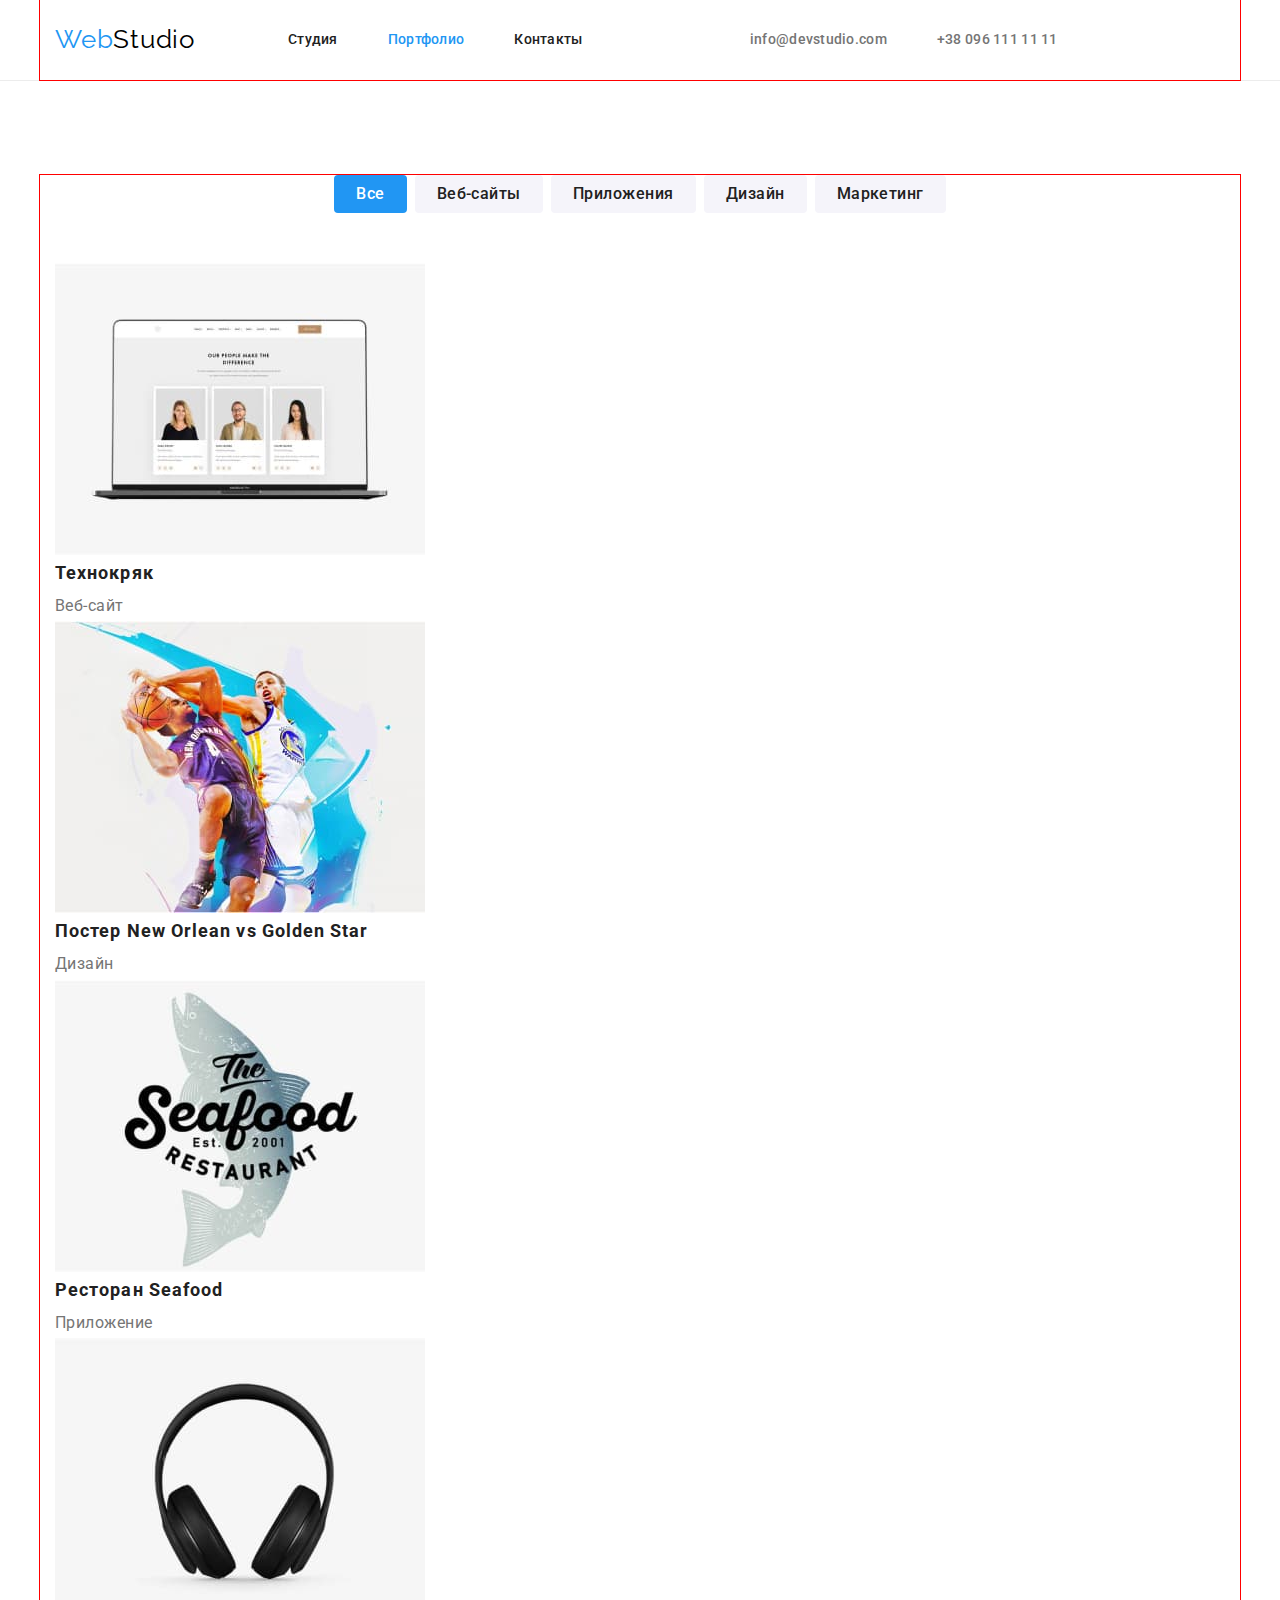
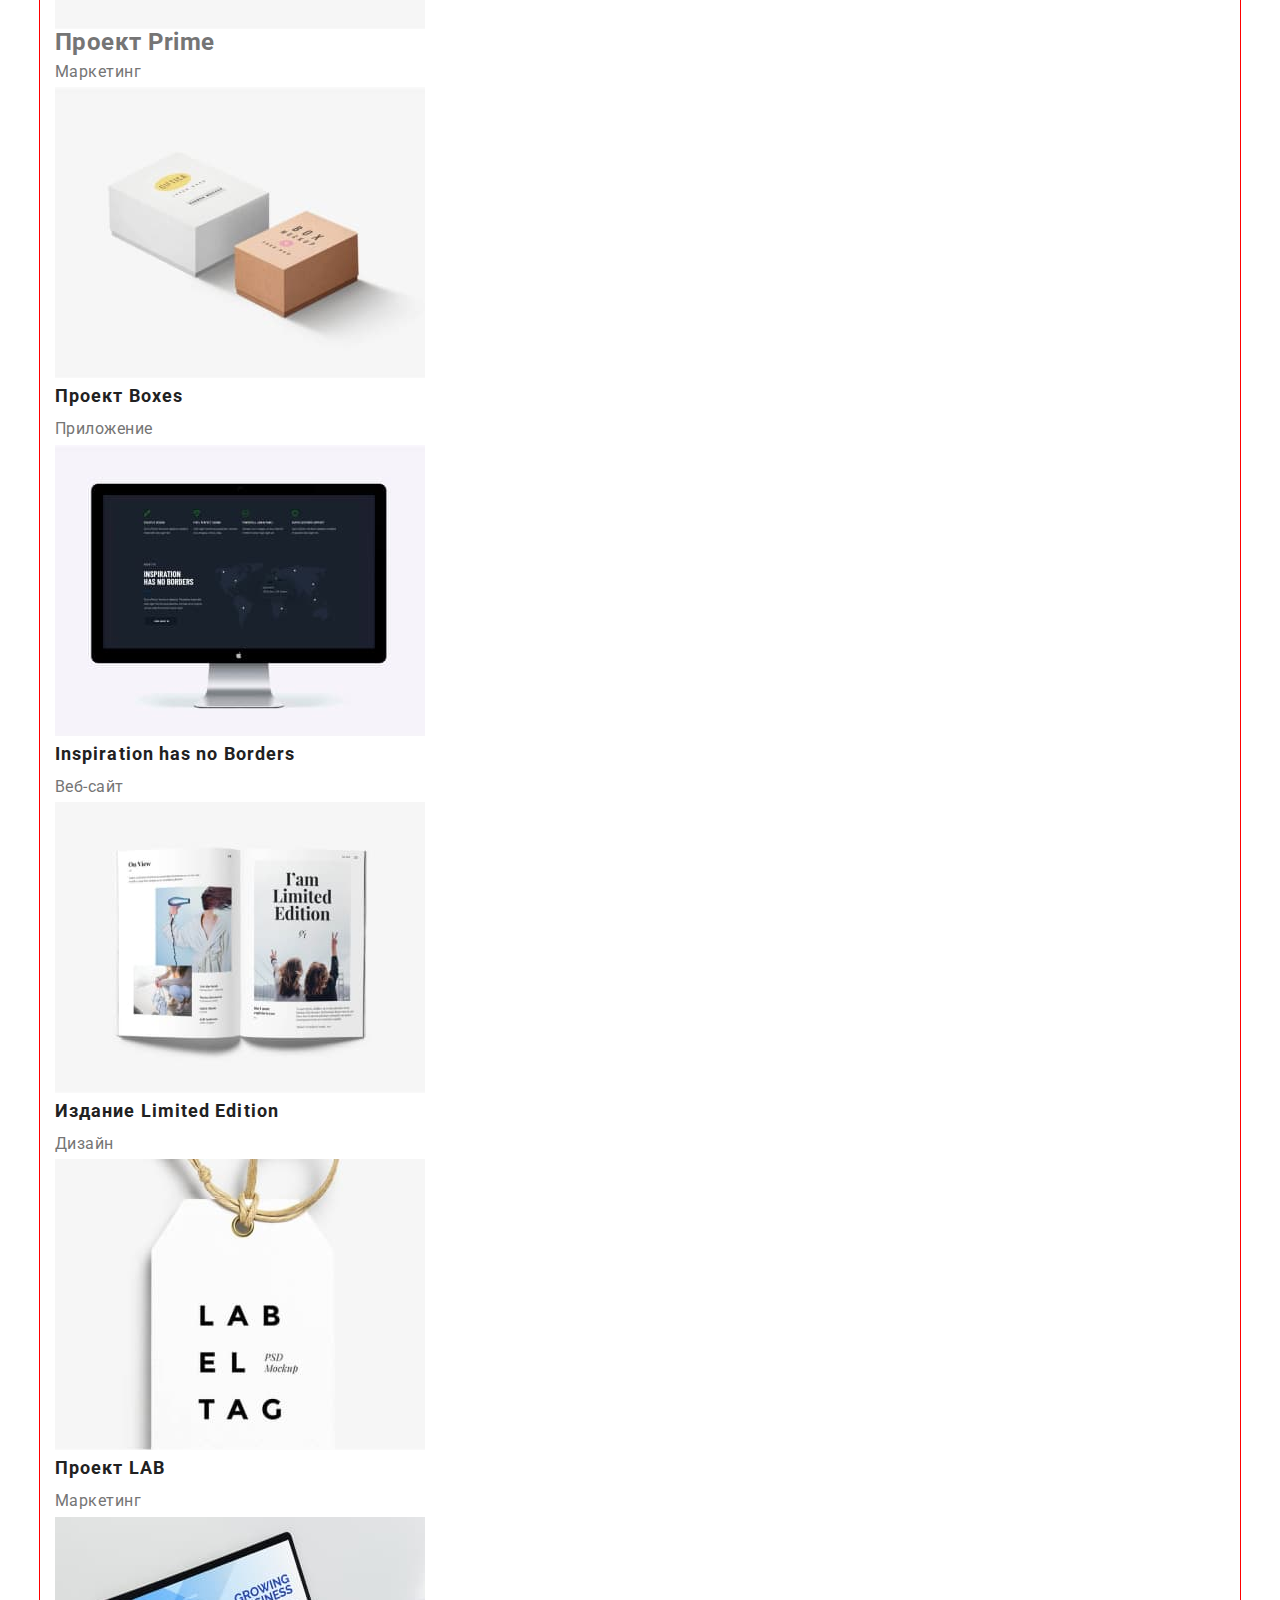
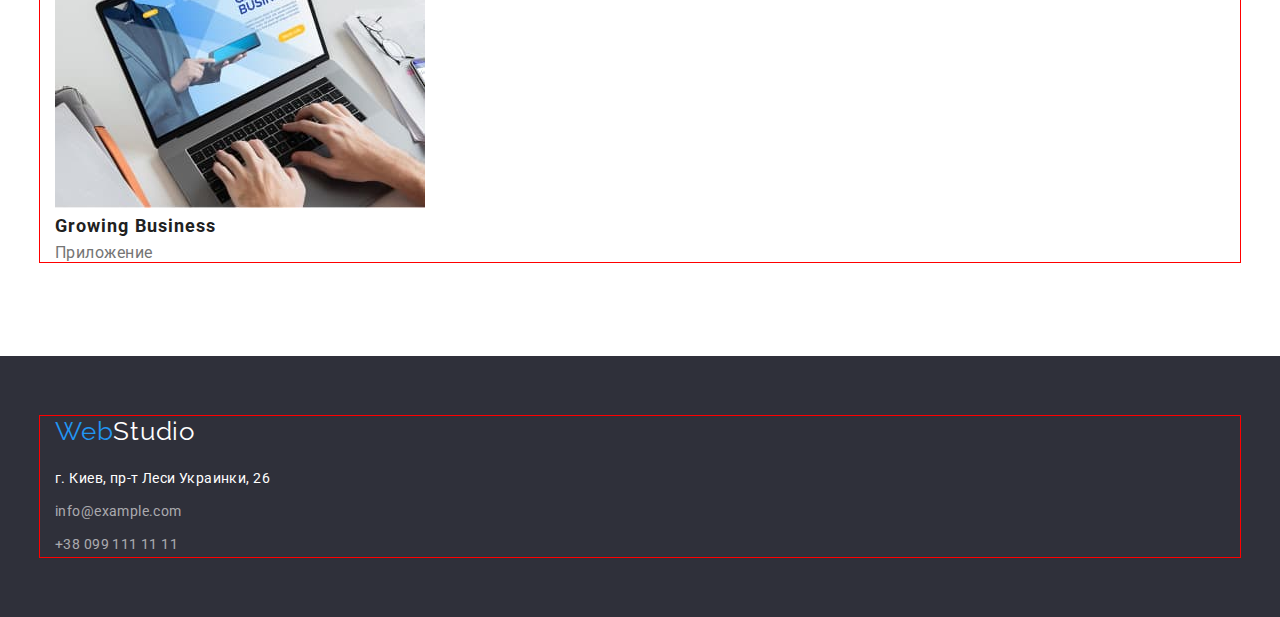
==== commit be5a7e63: "Внесено зміни у portfolio" ====
--- a/portfolio.html
+++ b/portfolio.html
@@ -44,14 +44,14 @@
         <div class="container">
           <h1 class="visually-hidden">Наше Портфолио</h1>
           <!-- filters -->
-          <ul class="list">
-            <li><button class="button-portfolio actively" type="button">Все</button></li>
-            <li><button class="button-portfolio" type="button">Веб-сайты</button></li>
-            <li><button class="button-portfolio" type="button">Приложения</button></li>
-            <li><button class="button-portfolio" type="button">Дизайн</button></li>
-            <li><button class="button-portfolio" type="button">Маркетинг</button></li>
+          <ul class="list button-list">
+            <li class="item"><button class="button-portfolio actively" type="button">Все</button></li>
+            <li class="item"><button class="button-portfolio" type="button">Веб-сайты</button></li>
+            <li class="item"><button class="button-portfolio" type="button">Приложения</button></li>
+            <li class="item"><button class="button-portfolio" type="button">Дизайн</button></li>
+            <li class="item"><button class="button-portfolio" type="button">Маркетинг</button></li>
           </ul>
-          <ul class="list">
+          <ul class="list our-projects">
             <li>
               <img src="./images/portfolio/portfolio1.jpg" alt="Веб-сайтТехнокряк" width="370" />
               <h2 class="name-work">Технокряк</h2>
--- a/css/styles.css
+++ b/css/styles.css
@@ -394,6 +394,55 @@
 }
 
 /* PORTFOLIO */
+
+.section-portfolio {
+  padding-top: var(--padding-section);
+  padding-bottom: var(--padding-section);
+}
+/*  ПОЧАТОК CSS КНОПОК-ФІЛЬТРІВ */
+
+.button-portfolio {
+  font-weight: 500;
+  font-size: 16px;
+  line-height: 1.63;
+  text-align: center;
+  letter-spacing: 0.03em;
+  color: var(--title-text-cl);
+  background-color: var(--accent-bg-cl);
+  cursor: pointer;
+
+  padding: 6px 22px;
+  /* margin-bottom: 16px; */
+  border: none;
+  border-radius: 4px;
+}
+
+.list .button-portfolio.actively {
+  color: var(--alt-text-cl);
+  background-color: var(--accent-cl);
+}
+
+.button-portfolio:hover,
+.button-portfolio:focus {
+  background-color: var(--accent-cl);
+  color: var(--alt-text-cl);
+}
+
+.button-list {
+  display: flex;
+  flex-wrap: wrap;
+  justify-content: center;
+  align-items: center;
+  margin-bottom: 50px;
+}
+
+.button-list .item + .item {
+  margin-left: 8px;
+}
+
+/*  КІНЕЦЬ CSS КНОПОК-ФІЛЬТРІВ */
+
+/* OUR-PROJECTS */
 .name-work {
   font-weight: 700;
   font-size: 18px;
@@ -409,25 +458,3 @@
   letter-spacing: 0.03em;
   color: var(--main-text-cl);
 }
-
-.button-portfolio {
-  font-weight: 500;
-  font-size: 16px;
-  line-height: 1.63;
-  text-align: center;
-  letter-spacing: 0.03em;
-  color: var(--title-text-cl);
-  background-color: var(--accent-bg-cl);
-  cursor: pointer;
-}
-
-.list .button-portfolio.actively {
-  color: var(--alt-text-cl);
-  background-color: var(--accent-cl);
-}
-
-.button-portfolio:hover,
-.button-portfolio:focus {
-  background-color: var(--accent-cl);
-  color: var(--alt-text-cl);
-}
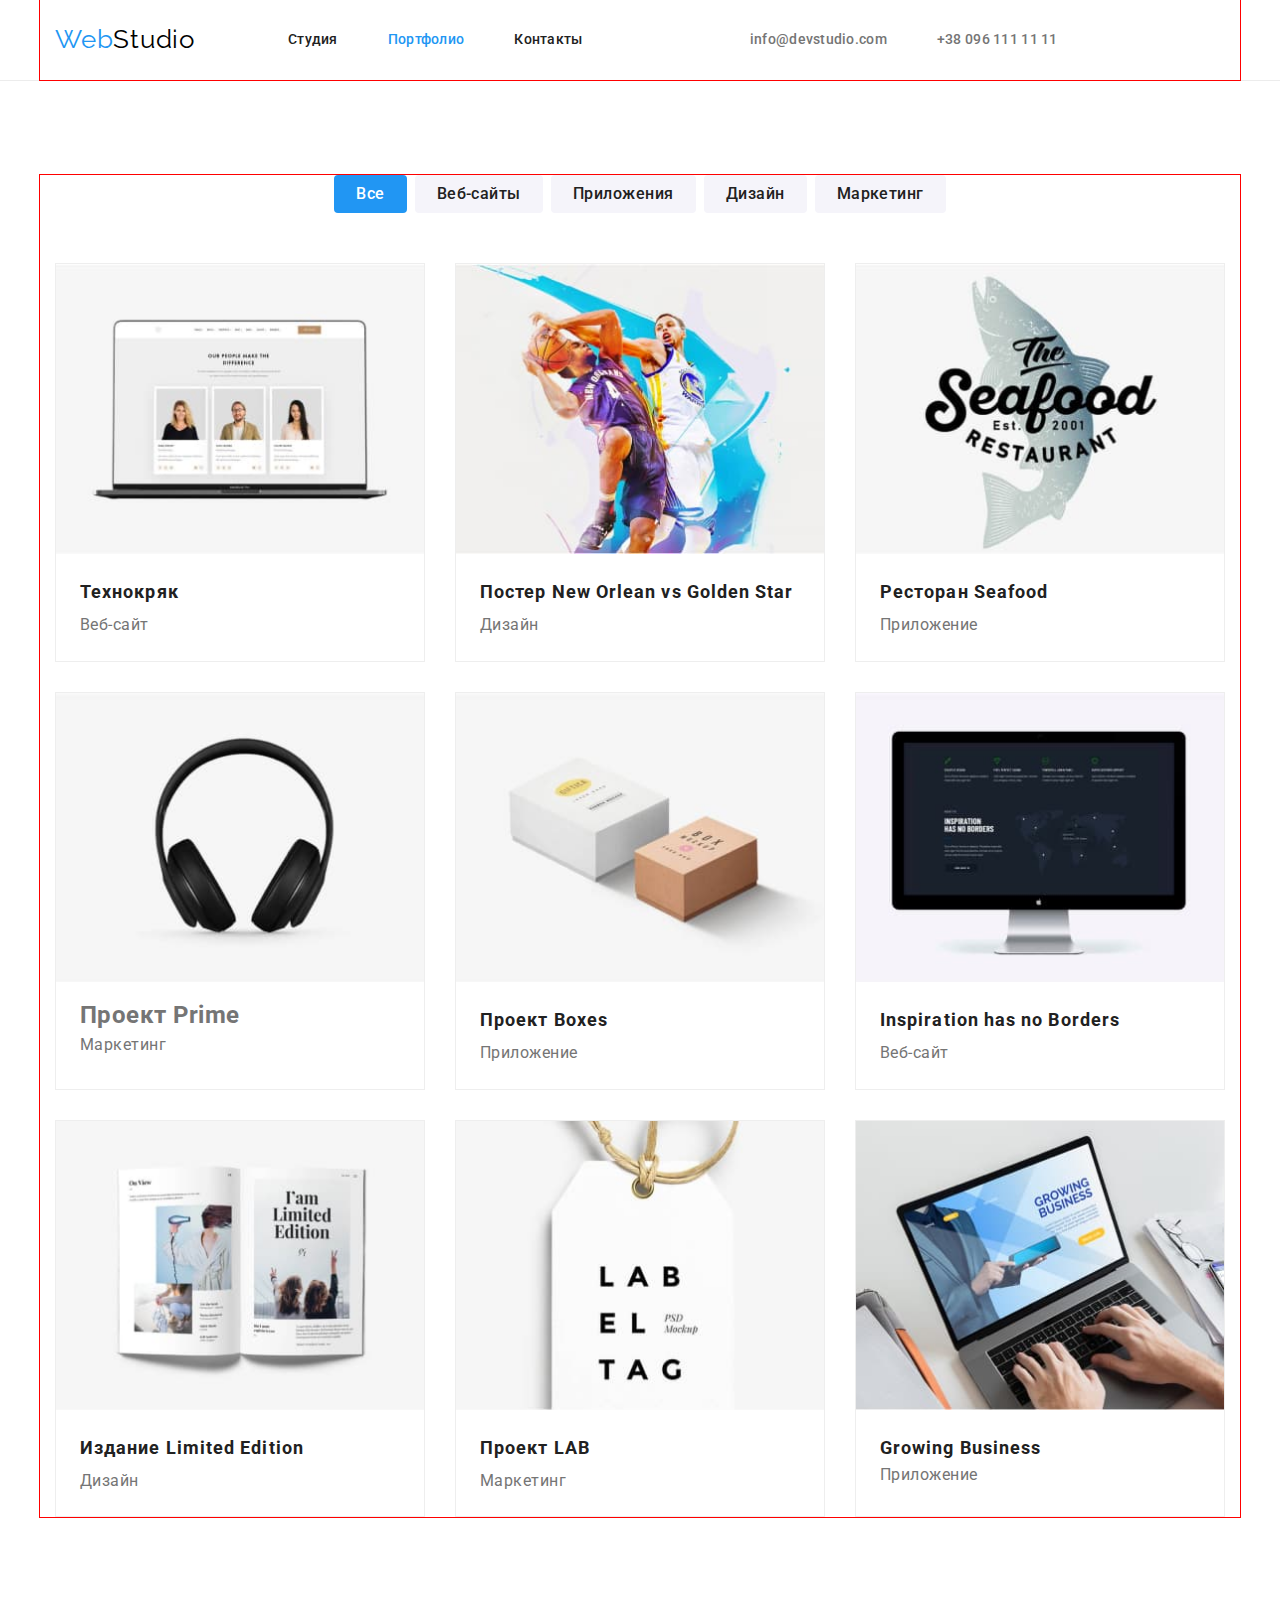
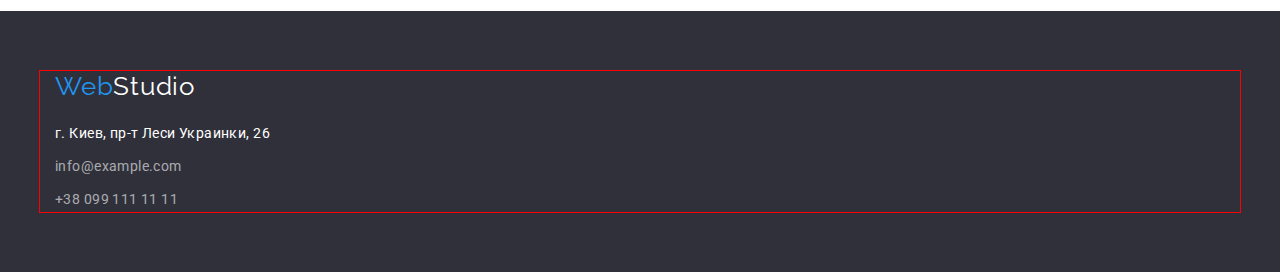
==== commit dfccf445: "Внесено зміни в Portfolio" ====
--- a/portfolio.html
+++ b/portfolio.html
@@ -52,50 +52,68 @@
             <li class="item"><button class="button-portfolio" type="button">Маркетинг</button></li>
           </ul>
           <ul class="list our-projects">
-            <li>
+            <li class="item">
               <img src="./images/portfolio/portfolio1.jpg" alt="Веб-сайтТехнокряк" width="370" />
-              <h2 class="name-work">Технокряк</h2>
-              <p class="portfolio-name">Веб-сайт</p>
+              <div class="description">
+                <h2 class="name-work">Технокряк</h2>
+                <p class="portfolio-name">Веб-сайт</p>
+              </div>
             </li>
-            <li>
+            <li class="item">
               <img src="./images/portfolio/portfolio2.jpg" alt="Дизайн Постер New Orlean vs Golden Star" width="370" />
-              <h2 class="name-work">Постер New Orlean vs Golden Star</h2>
-              <p class="portfolio-name">Дизайн</p>
+              <div class="description">
+                <h2 class="name-work">Постер New Orlean vs Golden Star</h2>
+                <p class="portfolio-name">Дизайн</p>
+              </div>
             </li>
-            <li>
+            <li class="item">
               <img src="./images/portfolio/portfolio3.jpg" alt="Приложение Ресторан Seafood" width="370" />
-              <h2 class="name-work">Ресторан Seafood</h2>
-              <p class="portfolio-name">Приложение</p>
+              <div class="description">
+                <h2 class="name-work">Ресторан Seafood</h2>
+                <p class="portfolio-name">Приложение</p>
+              </div>
             </li>
-            <li>
+            <li class="item">
               <img src="./images/portfolio/portfolio4.jpg" alt="Маркетинг Проект Prime" width="370" />
-              <h2 class="name-work-h2">Проект Prime</h2>
-              <p class="portfolio-name">Маркетинг</p>
+              <div class="description">
+                <h2 class="name-work-h2">Проект Prime</h2>
+                <p class="portfolio-name">Маркетинг</p>
+              </div>
             </li>
-            <li>
+            <li class="item">
               <img src="./images/portfolio/portfolio5.jpg" alt="Приложение роект Boxes" width="370" />
-              <h2 class="name-work">Проект Boxes</h2>
-              <p class="portfolio-name">Приложение</p>
+              <div class="description">
+                <h2 class="name-work">Проект Boxes</h2>
+                <p class="portfolio-name">Приложение</p>
+              </div>
             </li>
-            <li>
+            <li class="item">
               <img src="./images/portfolio/portfolio6.jpg" alt="Веб-сайт Inspiration has no Borders" width="370" />
-              <h2 class="name-work">Inspiration has no Borders</h2>
-              <p class="portfolio-name">Веб-сайт</p>
+              <div class="description">
+                <h2 class="name-work">Inspiration has no Borders</h2>
+                <p class="portfolio-name">Веб-сайт</p>
+              </div>
             </li>
-            <li>
+            <li class="item">
               <img src="./images/portfolio/portfolio7.jpg" alt="Дизайн Издание Limited Edition" width="370" />
-              <h2 class="name-work">Издание Limited Edition</h2>
-              <p class="portfolio-name">Дизайн</p>
+              <div class="description">
+                <h2 class="name-work">Издание Limited Edition</h2>
+                <p class="portfolio-name">Дизайн</p>
+              </div>
             </li>
-            <li>
+            <li class="item">
               <img src="./images/portfolio/portfolio8.jpg" alt="Маркетинг Проект LAB" width="370" />
-              <h2 class="name-work">Проект LAB</h2>
-              <p class="portfolio-name">Маркетинг</p>
+              <div class="description">
+                <h2 class="name-work">Проект LAB</h2>
+                <p class="portfolio-name">Маркетинг</p>
+              </div>
             </li>
-            <li>
+            <li class="item">
               <img src="./images/portfolio/portfolio9.jpg" alt="Приложение Growing Business" width="370" />
-              <h2 class="name-work">Growing Business</h2>
-              <p class="name-work-p">Приложение</p>
+              <div class="description">
+                <h2 class="name-work">Growing Business</h2>
+                <p class="name-work-p">Приложение</p>
+              </div>
             </li>
           </ul>
         </div>
--- a/css/styles.css
+++ b/css/styles.css
@@ -412,7 +412,6 @@
   cursor: pointer;
 
   padding: 6px 22px;
-  /* margin-bottom: 16px; */
   border: none;
   border-radius: 4px;
 }
@@ -443,6 +442,9 @@
 /*  КІНЕЦЬ CSS КНОПОК-ФІЛЬТРІВ */
 
 /* OUR-PROJECTS */
+.description {
+  padding: 20px 24px;
+}
 .name-work {
   font-weight: 700;
   font-size: 18px;
@@ -458,3 +460,24 @@
   letter-spacing: 0.03em;
   color: var(--main-text-cl);
 }
+
+.our-projects {
+  padding: 0;
+  margin: 0;
+
+  display: flex;
+  flex-wrap: wrap;
+  /* justify-content: center;
+  align-items: center; */
+  margin-left: calc(-1 * var(--margin-left-li));
+  margin-top: calc(-1 * var(--margin-left-li));
+}
+
+.our-projects > .item {
+  flex-basis: calc(100% / 3 - var(--margin-left-li));
+  margin-left: var(--margin-left-li);
+  margin-top: var(--margin-left-li);
+
+  background: var(--primary-bg-cl);
+  border: 1px solid #eeeeee;
+}
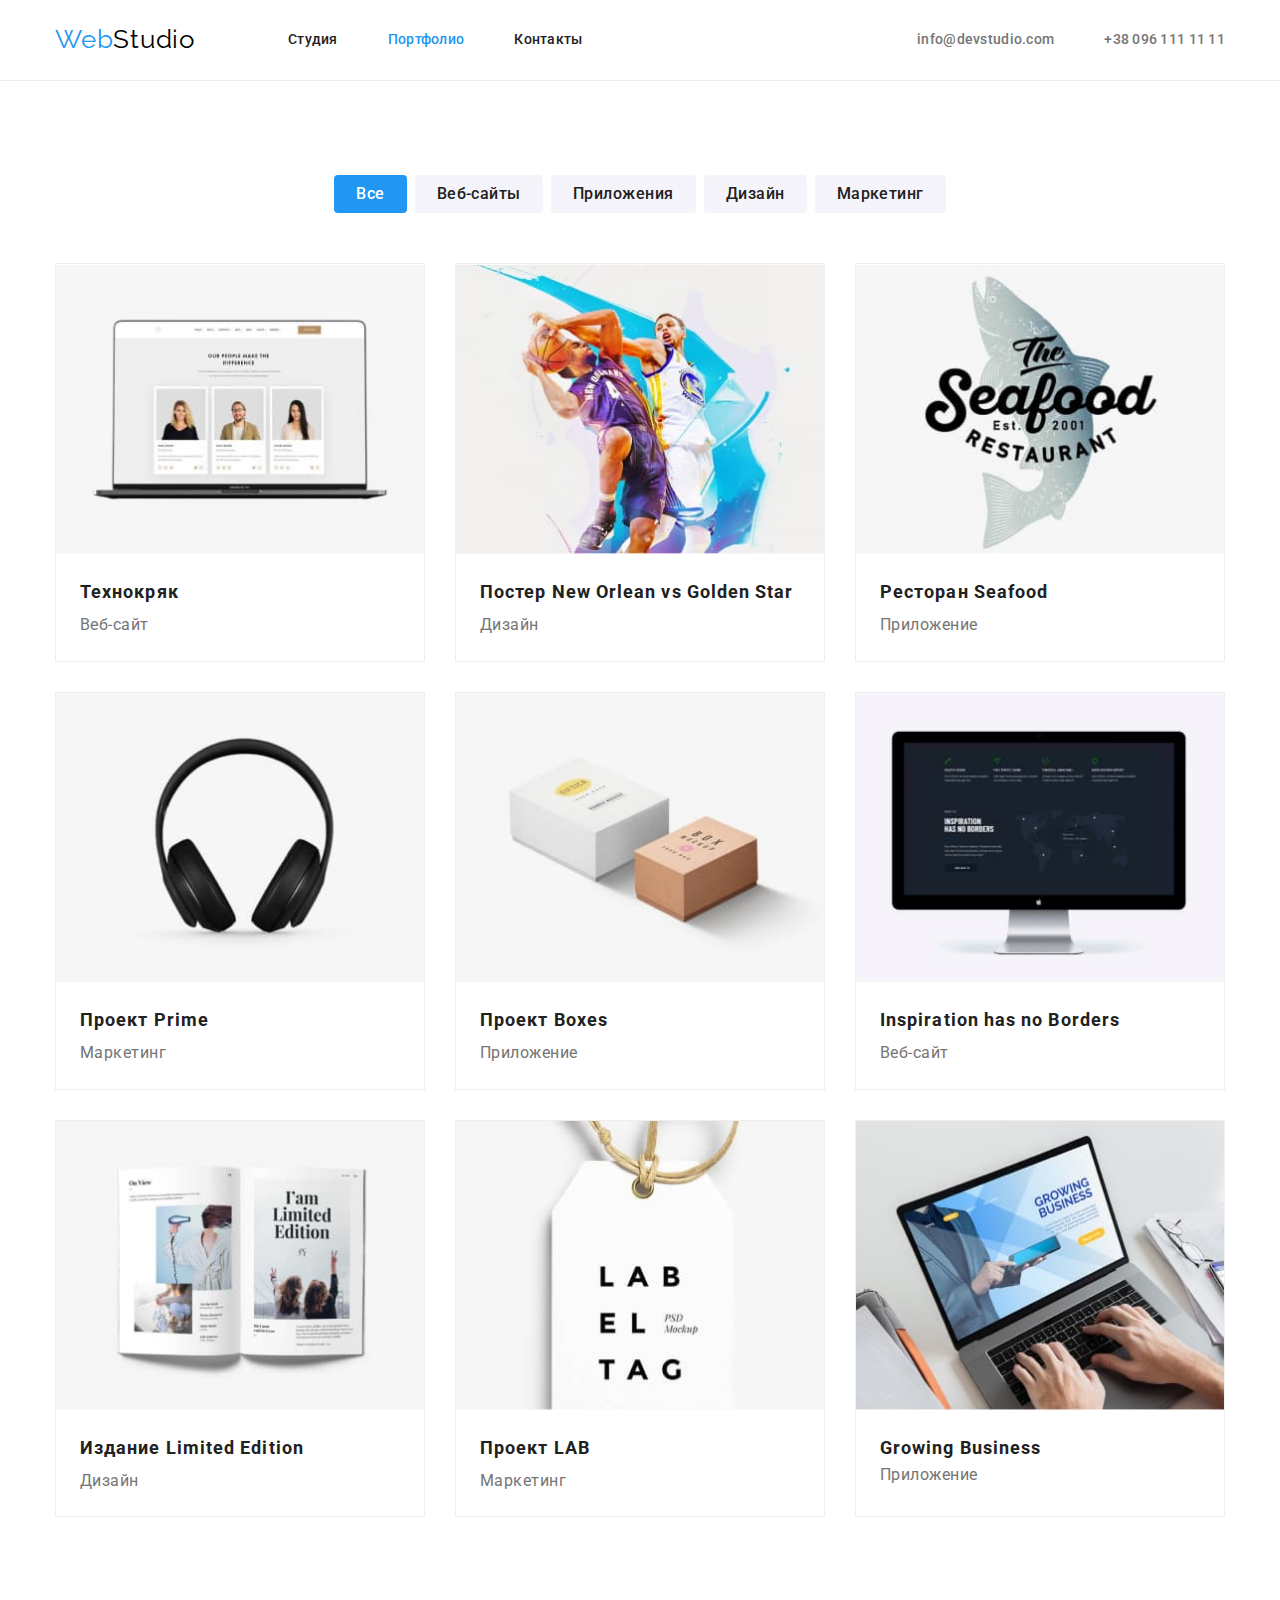
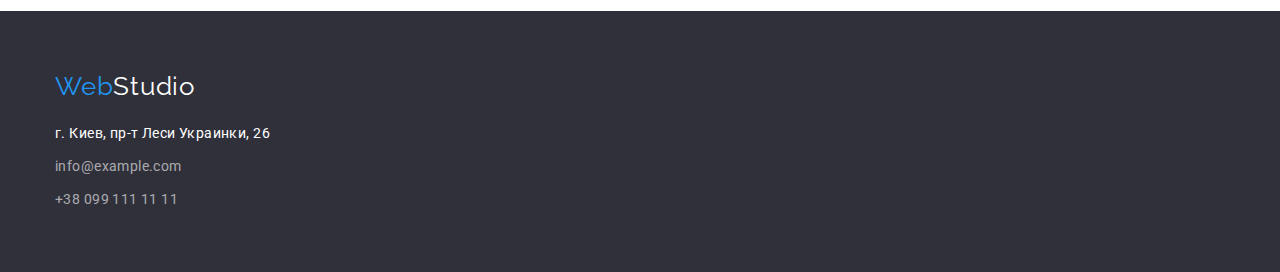
==== commit be4d443d: "Update portfolio.html" ====
--- a/portfolio.html
+++ b/portfolio.html
@@ -76,7 +76,7 @@
             <li class="item">
               <img src="./images/portfolio/portfolio4.jpg" alt="Маркетинг Проект Prime" width="370" />
               <div class="description">
-                <h2 class="name-work-h2">Проект Prime</h2>
+                <h2 class="name-work">Проект Prime</h2>
                 <p class="portfolio-name">Маркетинг</p>
               </div>
             </li>
--- a/css/styles.css
+++ b/css/styles.css
@@ -68,7 +68,7 @@
   padding-right: 15px;
   margin-left: auto;
   margin-right: auto;
-  outline: 1px solid red;
+  /* outline: 1px solid red; */
 }
 
 /* ВЕРХНЯЯ ЛИНИЯ - HEADER */
@@ -107,7 +107,7 @@
 .list-contact {
   display: flex;
   align-items: center;
-  margin: auto;
+  margin-left: auto;
 }
 
 /* 1-й спосіб відступу елементів один від одного */
@@ -257,6 +257,7 @@
 
 .features-section {
   padding-top: var(--padding-section);
+  padding-bottom: var(--padding-section);
 }
 
 /* ЧЕМ МЫ ЗАНИМАЕМСЯ - WORK SECTION */
@@ -288,7 +289,6 @@
   margin-top: var(--margin-left-li);
 }
 .work-section {
-  padding-top: var(--padding-section);
   padding-bottom: var(--padding-section);
 }
 
@@ -302,6 +302,8 @@
 .content {
   padding-top: 30px;
   padding-bottom: 30px;
+  padding-left: 32px;
+  padding-right: 32px;
 }
 
 .team-title-list {
